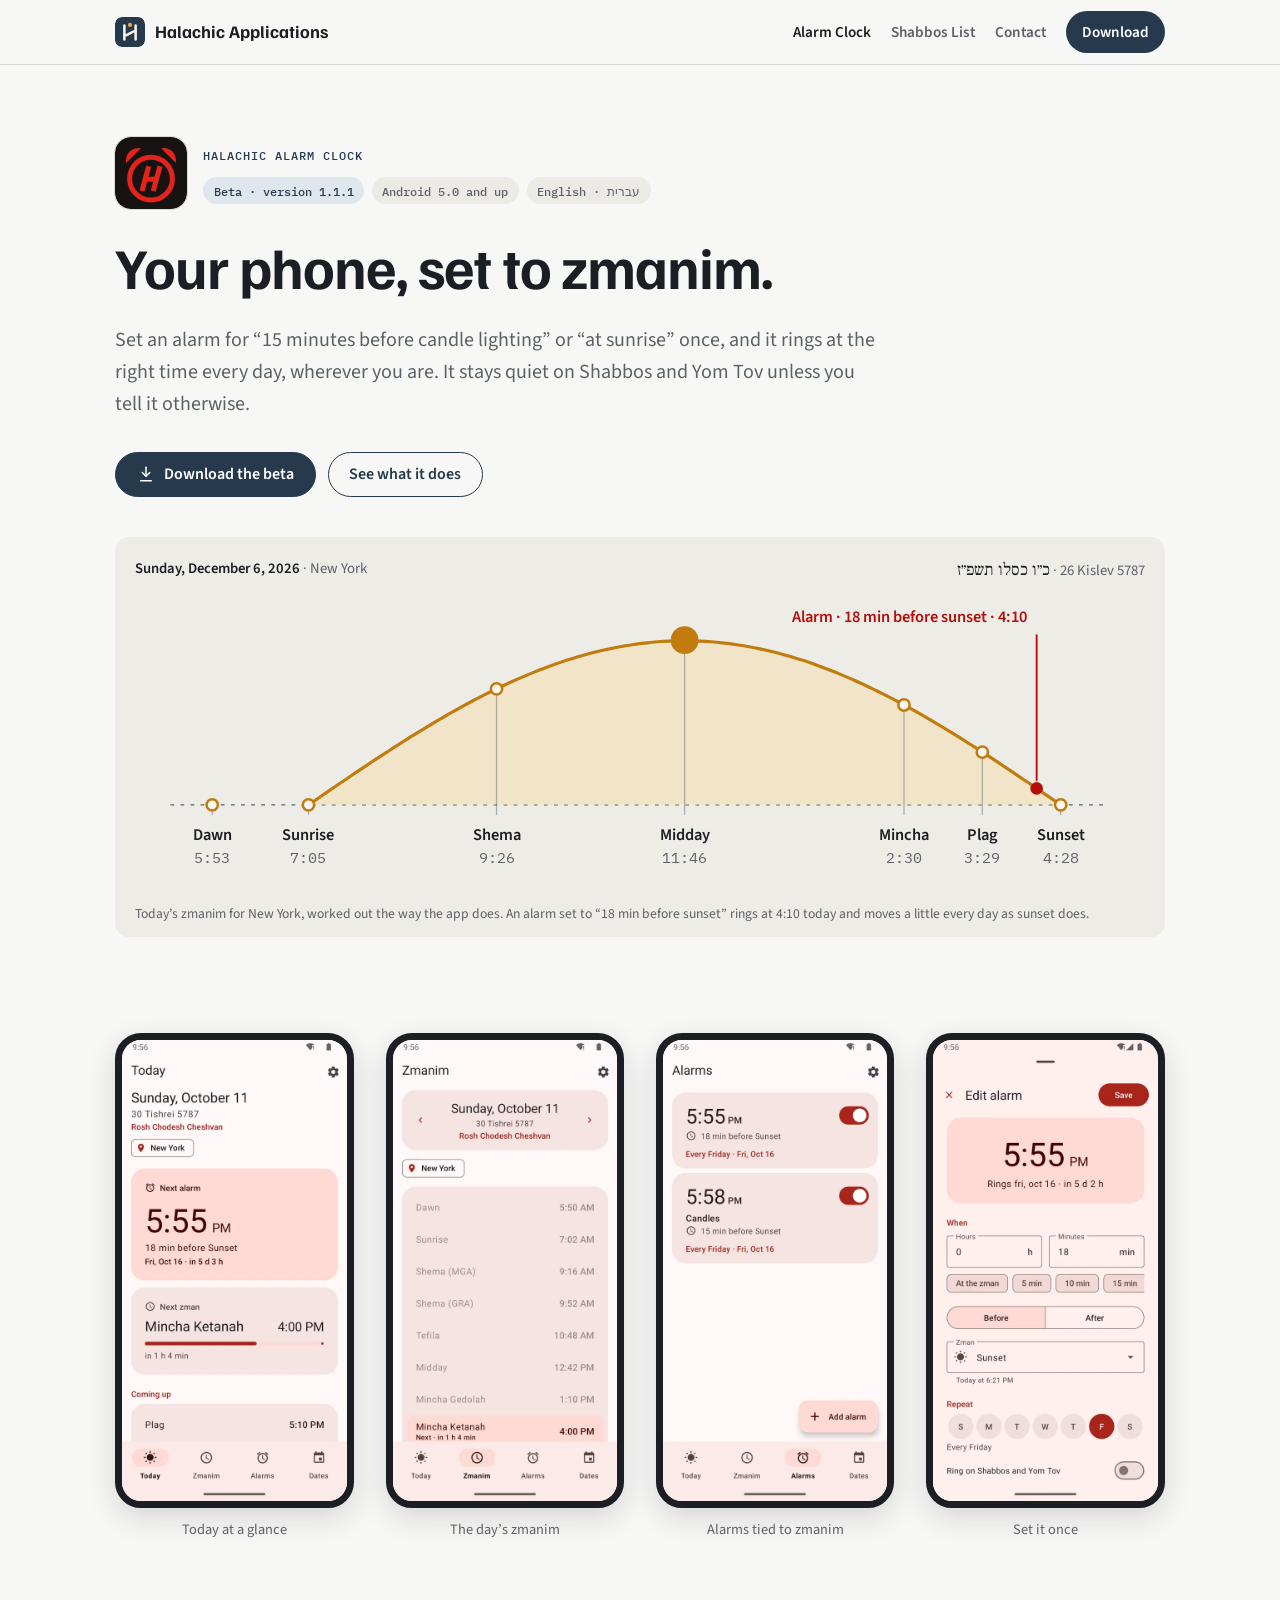
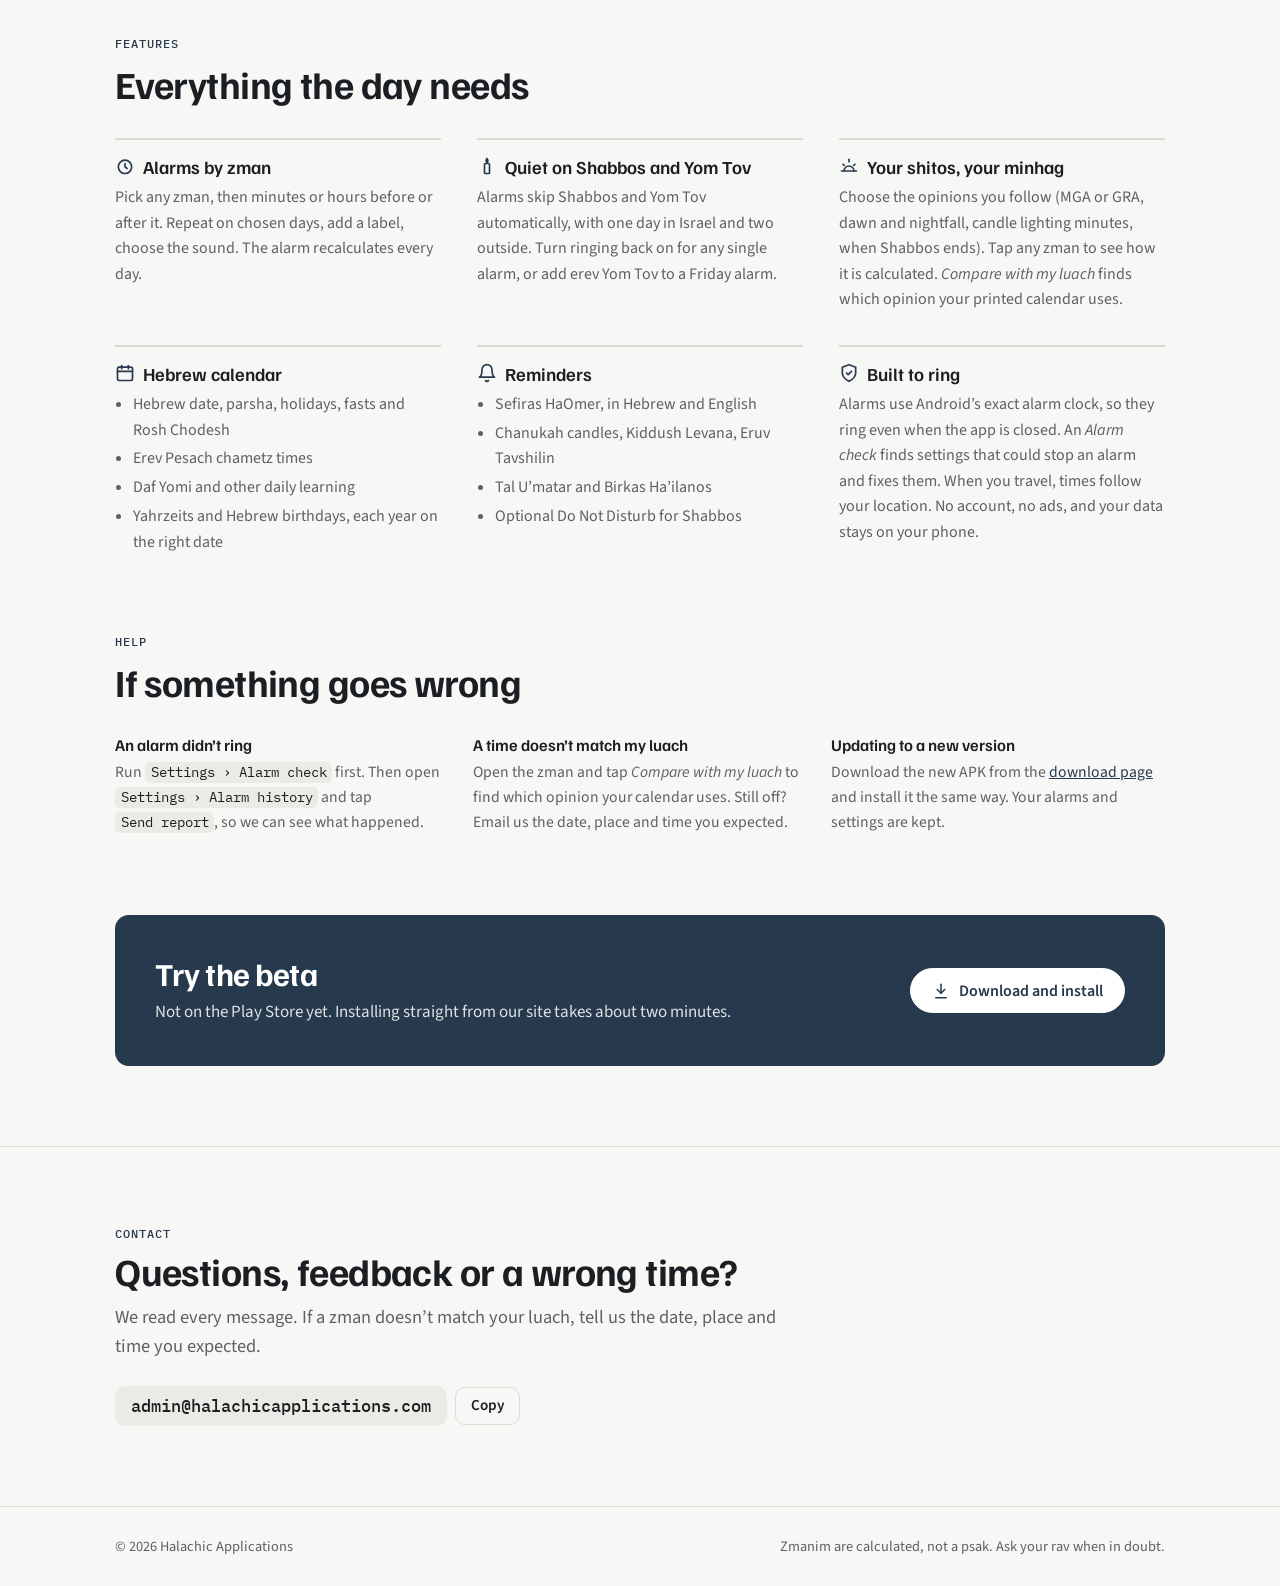
==== alarm-clock/index.html @ ade3ee01 "Split the site into pages: home, Alarm Clock, its download page, Shabbos List; mobile layout - Phone" ====
<!doctype html>
<html lang="en">
<head>
<meta charset="utf-8">
<meta name="viewport" content="width=device-width, initial-scale=1, viewport-fit=cover">
<title>Halachic Alarm Clock · Halachic Applications</title>
<meta name="description" content="The Halachic Alarm Clock for Android sets alarms by zmanim, so they move with the sun. Quiet on Shabbos and Yom Tov, with your own shitos and minhag.">
<link rel="icon" href="../favicon.svg" type="image/svg+xml">
<link rel="apple-touch-icon" href="../apple-touch-icon.png">
<link rel="preconnect" href="https://fonts.googleapis.com">
<link rel="preconnect" href="https://fonts.gstatic.com" crossorigin>
<link rel="stylesheet" href="https://fonts.googleapis.com/css2?family=Familjen+Grotesk:wght@500;600;700&family=Source+Sans+3:ital,wght@0,400;0,600;1,400&family=IBM+Plex+Mono:wght@400;500&family=Frank+Ruhl+Libre:wght@500&display=swap">
<link rel="stylesheet" href="../css/site.css">
</head>
<body>

<header class="site-header">
  <div class="wrap">
    <a class="brand" href="../" aria-label="Halachic Applications home">
      <img class="brand-mark" src="../img/logos/halachic-applications.svg" alt="" width="30" height="30">
      Halachic Applications
    </a>
    <button class="menu-btn" type="button" id="menu-btn" aria-expanded="false" aria-controls="nav" aria-label="Menu">
      <svg class="i-menu" viewBox="0 0 24 24" fill="none" stroke="currentColor" stroke-width="2" stroke-linecap="round" aria-hidden="true"><path d="M4 7h16"/><path d="M4 12h16"/><path d="M4 17h16"/></svg>
      <svg class="i-close" viewBox="0 0 24 24" fill="none" stroke="currentColor" stroke-width="2" stroke-linecap="round" aria-hidden="true"><path d="M6 6l12 12"/><path d="M18 6 6 18"/></svg>
    </button>
    <nav class="nav" id="nav" aria-label="Main">
      <a href="./" aria-current="page">Alarm Clock</a>
      <a href="../shabbos-list/">Shabbos List</a>
      <a href="#contact">Contact</a>
      <a class="nav-cta" href="download/">Download</a>
    </nav>
  </div>
</header>

<main id="top">
  <div class="wrap hero">
    <div class="app-id big">
      <img class="app-icon" src="../img/logos/alarm-clock.svg" alt="" width="72" height="72">
      <div>
        <span class="eyebrow">Halachic Alarm Clock</span>
        <div class="chips">
          <span class="chip live">Beta · version 1.1.1</span>
          <span class="chip">Android 5.0 and up</span>
          <span class="chip">English · עברית</span>
        </div>
      </div>
    </div>
    <h1>Your phone, set to zmanim.</h1>
    <p class="lede">Set an alarm for “15 minutes before candle lighting” or “at sunrise” once, and it rings at the right time every day, wherever you are. It stays quiet on Shabbos and Yom Tov unless you tell it otherwise.</p>
    <div class="actions">
      <a class="btn btn-primary" href="download/">
        <svg viewBox="0 0 24 24" fill="none" stroke="currentColor" stroke-width="2" stroke-linecap="round" stroke-linejoin="round" aria-hidden="true"><path d="M12 3v12"/><path d="m7 10 5 5 5-5"/><path d="M5 21h14"/></svg>
        Download the beta
      </a>
      <a class="btn btn-ghost" href="#features">See what it does</a>
    </div>

    <figure class="dayarc" aria-labelledby="arc-cap">
      <div class="dayarc-head">
        <span><strong id="arc-date">Sunday, October 11, 2026</strong> · New York</span>
        <span><span class="heb" lang="he" dir="rtl" id="arc-heb">ל׳ תשרי תשפ״ז</span> · <span id="arc-heb-en">30 Tishrei 5787 · Rosh Chodesh Cheshvan</span></span>
      </div>
      <svg class="arc-svg" id="arc" viewBox="0 0 800 250" role="img" aria-label="Today's zmanim in New York, with an alarm 18 minutes before sunset."></svg>
      <ol class="arc-list" id="arc-list"></ol>
      <figcaption class="arc-caption" id="arc-cap">Today’s zmanim for New York, worked out the way the app does. An alarm set to “18 min before sunset” rings at <span id="arc-alarm">6:03</span> today and moves a little every day as sunset does.</figcaption>
    </figure>
  </div>

  <section id="screens">
    <div class="wrap">
      <div class="shots">
        <figure class="shot"><img src="../img/today.webp" alt="Today screen: Hebrew date, Rosh Chodesh, the next alarm and the next zman with a countdown" loading="lazy" width="540" height="1110"><figcaption>Today at a glance</figcaption></figure>
        <figure class="shot"><img src="../img/zmanim.webp" alt="Zmanim screen listing dawn, sunrise, Shema (MGA and GRA), Tefila, midday and Mincha times" loading="lazy" width="540" height="1110"><figcaption>The day’s zmanim</figcaption></figure>
        <figure class="shot"><img src="../img/alarms.webp" alt="Alarms screen with two Friday alarms set relative to sunset" loading="lazy" width="540" height="1110"><figcaption>Alarms tied to zmanim</figcaption></figure>
        <figure class="shot"><img src="../img/editor.webp" alt="Alarm editor: 18 minutes before sunset, every Friday, with a Ring on Shabbos and Yom Tov switch" loading="lazy" width="540" height="1110"><figcaption>Set it once</figcaption></figure>
      </div>
      <p class="swipe-hint" aria-hidden="true">Swipe for more screens →</p>
    </div>
  </section>

  <section id="features" style="padding-top:0">
    <div class="wrap">
      <div class="section-head">
        <span class="eyebrow">Features</span>
        <h2>Everything the day needs</h2>
      </div>
      <div class="features">
        <div class="feature">
          <h3><svg viewBox="0 0 24 24" fill="none" stroke="currentColor" stroke-width="2" stroke-linecap="round" stroke-linejoin="round" aria-hidden="true"><circle cx="12" cy="13" r="8"/><path d="M12 9v4l2.5 2"/></svg>Alarms by zman</h3>
          <p>Pick any zman, then minutes or hours before or after it. Repeat on chosen days, add a label, choose the sound. The alarm recalculates every day.</p>
        </div>
        <div class="feature">
          <h3><svg viewBox="0 0 24 24" fill="none" stroke="currentColor" stroke-width="2" stroke-linecap="round" stroke-linejoin="round" aria-hidden="true"><path d="M12 3c-1.5 2-1.5 3.5 0 5 1.5-1.5 1.5-3 0-5Z"/><rect x="9" y="9" width="6" height="12" rx="1"/></svg>Quiet on Shabbos and Yom Tov</h3>
          <p>Alarms skip Shabbos and Yom Tov automatically, with one day in Israel and two outside. Turn ringing back on for any single alarm, or add erev Yom Tov to a Friday alarm.</p>
        </div>
        <div class="feature">
          <h3><svg viewBox="0 0 24 24" fill="none" stroke="currentColor" stroke-width="2" stroke-linecap="round" stroke-linejoin="round" aria-hidden="true"><path d="M3 18h18"/><path d="M6 18a6 6 0 0 1 12 0"/><path d="M12 4v3"/><path d="m4.9 9.9 1.4 1.4"/><path d="m19.1 9.9-1.4 1.4"/></svg>Your shitos, your minhag</h3>
          <p>Choose the opinions you follow (MGA or GRA, dawn and nightfall, candle lighting minutes, when Shabbos ends). Tap any zman to see how it is calculated. <em>Compare with my luach</em> finds which opinion your printed calendar uses.</p>
        </div>
        <div class="feature">
          <h3><svg viewBox="0 0 24 24" fill="none" stroke="currentColor" stroke-width="2" stroke-linecap="round" stroke-linejoin="round" aria-hidden="true"><rect x="3" y="5" width="18" height="16" rx="2"/><path d="M3 10h18"/><path d="M8 3v4"/><path d="M16 3v4"/></svg>Hebrew calendar</h3>
          <ul>
            <li>Hebrew date, parsha, holidays, fasts and Rosh Chodesh</li>
            <li>Erev Pesach chametz times</li>
            <li>Daf Yomi and other daily learning</li>
            <li>Yahrzeits and Hebrew birthdays, each year on the right date</li>
          </ul>
        </div>
        <div class="feature">
          <h3><svg viewBox="0 0 24 24" fill="none" stroke="currentColor" stroke-width="2" stroke-linecap="round" stroke-linejoin="round" aria-hidden="true"><path d="M6 8a6 6 0 0 1 12 0c0 7 3 9 3 9H3s3-2 3-9"/><path d="M10.3 21a1.94 1.94 0 0 0 3.4 0"/></svg>Reminders</h3>
          <ul>
            <li>Sefiras HaOmer, in Hebrew and English</li>
            <li>Chanukah candles, Kiddush Levana, Eruv Tavshilin</li>
            <li>Tal U’matar and Birkas Ha’ilanos</li>
            <li>Optional Do Not Disturb for Shabbos</li>
          </ul>
        </div>
        <div class="feature">
          <h3><svg viewBox="0 0 24 24" fill="none" stroke="currentColor" stroke-width="2" stroke-linecap="round" stroke-linejoin="round" aria-hidden="true"><path d="M12 22s8-4 8-10V5l-8-3-8 3v7c0 6 8 10 8 10"/><path d="m9 12 2 2 4-4"/></svg>Built to ring</h3>
          <p>Alarms use Android’s exact alarm clock, so they ring even when the app is closed. An <em>Alarm check</em> finds settings that could stop an alarm and fixes them. When you travel, times follow your location. No account, no ads, and your data stays on your phone.</p>
        </div>
      </div>
    </div>
  </section>

  <section id="help" style="padding-top:0">
    <div class="wrap">
      <div class="section-head">
        <span class="eyebrow">Help</span>
        <h2>If something goes wrong</h2>
      </div>
      <div class="help">
        <div>
          <h3>An alarm didn’t ring</h3>
          <p>Run <span class="ui">Settings › Alarm check</span> first. Then open <span class="ui">Settings › Alarm history</span> and tap <span class="ui">Send report</span>, so we can see what happened.</p>
        </div>
        <div>
          <h3>A time doesn’t match my luach</h3>
          <p>Open the zman and tap <em>Compare with my luach</em> to find which opinion your calendar uses. Still off? Email us the date, place and time you expected.</p>
        </div>
        <div>
          <h3>Updating to a new version</h3>
          <p>Download the new APK from the <a href="download/">download page</a> and install it the same way. Your alarms and settings are kept.</p>
        </div>
      </div>
    </div>
  </section>

  <section style="padding-top:0">
    <div class="wrap">
      <div class="cta-band">
        <div>
          <h2>Try the beta</h2>
          <p>Not on the Play Store yet. Installing straight from our site takes about two minutes.</p>
        </div>
        <a class="btn" href="download/">
          <svg viewBox="0 0 24 24" fill="none" stroke="currentColor" stroke-width="2" stroke-linecap="round" stroke-linejoin="round" aria-hidden="true"><path d="M12 3v12"/><path d="m7 10 5 5 5-5"/><path d="M5 21h14"/></svg>
          Download and install
        </a>
      </div>
    </div>
  </section>

  <hr class="rule">

  <section id="contact">
    <div class="wrap contact">
      <div>
        <span class="eyebrow">Contact</span>
        <h2>Questions, feedback or a wrong time?</h2>
        <p class="lede">We read every message. If a zman doesn’t match your luach, tell us the date, place and time you expected.</p>
      </div>
      <div class="email-row">
        <a class="email" href="mailto:admin@halachicapplications.com" id="email">admin@halachicapplications.com</a>
        <button class="copy" type="button" data-copy="email">Copy</button>
      </div>
    </div>
  </section>
</main>

<footer>
  <div class="wrap">
    <span>© 2026 Halachic Applications</span>
    <span>Zmanim are calculated, not a psak. Ask your rav when in doubt.</span>
  </div>
</footer>

<script src="../js/site.js"></script>
<script src="../js/dayarc.js"></script>
</body>
</html>
---- css/site.css ----
/* Shared styles for every page. Layout: one reading column (max 72rem); each app has its own page,
   and the install steps live on their own download page. */
:root {
  --bg: #f7f7f5; --surface: #eceae5; --surface-2: #ffffff; --ink: #1b1e22; --muted: #5c6168; --line: #dcd9d2;
  --accent: #b60e0a;        /* the Alarm Clock's brand red: alarm marker only */
  --primary: #26394d; --primary-ink: #ffffff; --primary-soft: #dfe6ed;
  --sky: #eeece6; --sun: #c27c0e; --sun-soft: #f4dfb6;
  --font-display: "Familjen Grotesk", "Segoe UI", system-ui, sans-serif;
  --font-body: "Source Sans 3", "Segoe UI", system-ui, sans-serif;
  --font-mono: "IBM Plex Mono", ui-monospace, Consolas, monospace;
  --font-hebrew: "Frank Ruhl Libre", "David", "Times New Roman", serif;
  --radius: 14px;
  color-scheme: light;
}
@media (prefers-color-scheme: dark) {
  :root:not([data-theme="light"]) {
    --bg: #121416; --surface: #1b1e21; --surface-2: #1f2326; --ink: #ebe9e4; --muted: #a3a8ae; --line: #2d3135;
    --accent: #ff8a7d; --primary: #b4cbe0; --primary-ink: #11202e; --primary-soft: #22313f;
    --sky: #1b1e21; --sun: #e3a83e; --sun-soft: #4a3a1c;
    color-scheme: dark;
  }
}
:root[data-theme="dark"] {
  --bg: #121416; --surface: #1b1e21; --surface-2: #1f2326; --ink: #ebe9e4; --muted: #a3a8ae; --line: #2d3135;
  --accent: #ff8a7d; --primary: #b4cbe0; --primary-ink: #11202e; --primary-soft: #22313f;
  --sky: #1b1e21; --sun: #e3a83e; --sun-soft: #4a3a1c;
  color-scheme: dark;
}

* { box-sizing: border-box; }
html { scroll-behavior: smooth; -webkit-text-size-adjust: 100%; }
@media (prefers-reduced-motion: reduce) { html { scroll-behavior: auto; } }
body {
  margin: 0; background: var(--bg); color: var(--ink);
  font: 400 1.0625rem/1.6 var(--font-body);
  -webkit-font-smoothing: antialiased;
}
img { max-width: 100%; display: block; }
a { color: var(--primary); }
a:focus-visible, button:focus-visible { outline: 3px solid var(--primary); outline-offset: 3px; border-radius: 6px; }
h1, h2, h3 { font-family: var(--font-display); line-height: 1.15; text-wrap: balance; margin: 0; }
h1 { font-size: clamp(2.2rem, 5vw, 3.6rem); font-weight: 700; letter-spacing: -0.02em; }
h2 { font-size: clamp(1.7rem, 3.4vw, 2.4rem); font-weight: 700; letter-spacing: -0.015em; }
h3 { font-size: 1.15rem; font-weight: 600; }
p { margin: 0; }
[id] { scroll-margin-top: 4.5rem; }
.wrap { max-width: 72rem; margin: 0 auto; padding-inline: max(16px, 4vw); }
.eyebrow { font: 500 0.78rem/1 var(--font-mono); letter-spacing: 0.08em; text-transform: uppercase; color: var(--primary); }
.lede { color: var(--muted); font-size: 1.15rem; max-width: 38em; }

/* Header */
.site-header { border-bottom: 1px solid var(--line); background: var(--bg); position: sticky; top: env(safe-area-inset-top, 0px); z-index: 10; }
.site-header .wrap { display: flex; align-items: center; justify-content: space-between; gap: 1rem; padding-block: 0.7rem; }
.brand { display: flex; align-items: center; gap: 0.6rem; text-decoration: none; color: var(--ink); font: 700 1.1rem/1 var(--font-display); }
.brand-mark { width: 30px; height: 30px; flex: none; border-radius: 7px; }
.nav { display: flex; align-items: center; gap: 1.25rem; }
.nav a { color: var(--muted); text-decoration: none; font-weight: 600; font-size: 0.95rem; }
.nav a:hover, .nav a[aria-current="page"] { color: var(--ink); }
.nav a.nav-cta { color: var(--primary-ink); background: var(--primary); padding: 0.55rem 1rem; border-radius: 999px; }
.nav a.nav-cta:hover { filter: brightness(1.08); }
.menu-btn { display: none; }

/* Buttons */
.actions { display: flex; gap: 0.75rem; flex-wrap: wrap; margin-top: 0.5rem; }
.btn {
  display: inline-flex; align-items: center; gap: 0.55rem; padding: 0.8rem 1.3rem; border-radius: 999px;
  font: 600 1rem/1 var(--font-body); text-decoration: none; border: 1.5px solid var(--primary); cursor: pointer;
}
.btn-primary { background: var(--primary); color: var(--primary-ink); }
.btn-primary:hover { filter: brightness(1.08); }
.btn-ghost { background: transparent; color: var(--primary); }
.btn-ghost:hover { background: var(--primary-soft); }
.btn svg { width: 18px; height: 18px; flex: none; }

/* Page tops */
.hero { padding-block: clamp(2.5rem, 6vw, 4.5rem) 1rem; display: grid; gap: 1.5rem; }
.hero .lede { font-size: 1.25rem; }
.crumb { display: inline-flex; align-items: center; gap: 0.35rem; color: var(--muted); text-decoration: none; font-weight: 600; font-size: 0.95rem; justify-self: start; }
.crumb:hover { color: var(--ink); }
.crumb svg { width: 16px; height: 16px; }

/* Sections */
section { padding-block: clamp(3rem, 7vw, 5rem); }
.section-head { display: grid; gap: 0.75rem; margin-bottom: 2rem; }
.rule { border: 0; border-top: 1px solid var(--line); margin: 0; }

/* App identity */
.app-id { display: flex; align-items: center; gap: 1rem; flex-wrap: wrap; }
.app-icon { width: 56px; height: 56px; border-radius: 13px; flex: none; box-shadow: 0 0 0 1px var(--line); }
.app-id.big .app-icon { width: 72px; height: 72px; border-radius: 16px; }
.chips { display: flex; gap: 0.5rem; flex-wrap: wrap; margin-top: 0.5rem; }
.chip { font: 500 0.78rem/1 var(--font-mono); padding: 0.45rem 0.65rem; border-radius: 999px; background: var(--surface); color: var(--muted); }
.chip.live { background: var(--primary-soft); color: var(--primary); }

/* App cards (home) */
.apps { display: grid; grid-template-columns: repeat(2, minmax(0, 1fr)); gap: 1.5rem; }
@media (max-width: 760px) { .apps { grid-template-columns: 1fr; } }
.app-card {
  display: grid; gap: 1.1rem; align-content: start; min-width: 0;
  background: var(--surface-2); border: 1px solid var(--line); border-radius: var(--radius); padding: clamp(1.25rem, 3vw, 2rem);
}
.app-card h2 { font-size: clamp(1.5rem, 3vw, 1.9rem); }
.app-card h2 a { color: inherit; text-decoration: none; }
.app-card .lede { font-size: 1.05rem; }
.app-card ul { margin: 0; padding-left: 1.1rem; color: var(--muted); display: grid; gap: 0.2rem; }

/* Day arc */
.dayarc { margin: 1rem 0 0; background: var(--sky); border-radius: var(--radius); padding: 1.25rem 1.25rem 0.75rem; }
.dayarc-head { display: flex; justify-content: space-between; gap: 0.25rem 1rem; flex-wrap: wrap; font-size: 0.92rem; color: var(--muted); }
.dayarc-head strong { color: var(--ink); font-weight: 600; }
.dayarc-head .heb { font-family: var(--font-hebrew); font-size: 1.05rem; color: var(--ink); unicode-bidi: isolate; }
.arc-svg { width: 100%; height: auto; display: block; }
.arc-svg text { font-family: var(--font-mono); font-size: 12px; fill: var(--muted); }
.arc-svg .t-name { font-family: var(--font-body); font-size: 13px; font-weight: 600; fill: var(--ink); }
.arc-svg .t-alarm { fill: var(--accent); font-family: var(--font-body); font-weight: 600; font-size: 13px; }
.arc-list { display: none; }
.arc-caption { font-size: 0.85rem; color: var(--muted); padding-top: 0.25rem; }

/* Screenshots */
.shots { display: grid; grid-template-columns: repeat(4, minmax(0, 1fr)); gap: clamp(1rem, 2.5vw, 2rem); margin-block: 0 1rem; }
@media (max-width: 900px) { .shots { grid-template-columns: repeat(2, minmax(0, 1fr)); } }
.shot { display: grid; gap: 0.6rem; margin: 0; }
.shot img { width: 100%; max-width: 320px; height: auto; margin-inline: auto; border-radius: 26px; border: 7px solid #1b1e22; background: #1b1e22; box-shadow: 0 10px 30px rgba(20, 24, 28, 0.14); }
.shot figcaption { font-size: 0.9rem; color: var(--muted); text-align: center; }
.swipe-hint { display: none; }

/* Features */
.features { display: grid; grid-template-columns: repeat(3, minmax(0, 1fr)); gap: 2rem 2.25rem; }
@media (max-width: 900px) { .features { grid-template-columns: repeat(2, minmax(0, 1fr)); } }
@media (max-width: 560px) { .features { grid-template-columns: 1fr; gap: 1.5rem; } }
.feature { display: grid; gap: 0.5rem; align-content: start; min-width: 0; padding-top: 1rem; border-top: 2px solid var(--line); }
.feature h3 { display: flex; align-items: center; gap: 0.5rem; }
.feature h3 svg { width: 20px; height: 20px; color: var(--primary); flex: none; }
.feature p { color: var(--muted); font-size: 1rem; }
.feature ul { margin: 0; padding-left: 1.1rem; color: var(--muted); font-size: 1rem; display: grid; gap: 0.2rem; }

/* Call to action band */
.cta-band {
  display: flex; justify-content: space-between; align-items: center; gap: 1.25rem 2rem; flex-wrap: wrap;
  background: var(--primary); color: var(--primary-ink); border-radius: var(--radius); padding: clamp(1.5rem, 4vw, 2.5rem);
}
.cta-band > div { display: grid; gap: 0.4rem; min-width: 0; max-width: 40em; }
.cta-band h2 { font-size: clamp(1.5rem, 3vw, 2rem); }
.cta-band p { opacity: 0.85; }
.cta-band .btn { background: var(--primary-ink); color: var(--primary); border-color: var(--primary-ink); }
.cta-band .btn:hover { filter: brightness(0.95); }

/* Download */
.download {
  display: grid; grid-template-columns: minmax(0, 1.1fr) minmax(0, 1fr); gap: 2rem; align-items: center;
  background: var(--surface); border-radius: var(--radius); padding: clamp(1.25rem, 4vw, 2.5rem);
}
@media (max-width: 760px) { .download { grid-template-columns: 1fr; gap: 1.5rem; } }
.download-meta { display: grid; grid-template-columns: auto 1fr; gap: 0.4rem 1.25rem; font-size: 0.98rem; margin: 0; }
.download-meta dt { color: var(--muted); }
.download-meta dd { margin: 0; font-family: var(--font-mono); font-size: 0.92rem; font-variant-numeric: tabular-nums; overflow-wrap: anywhere; }
.note { font-size: 0.92rem; color: var(--muted); border-left: 3px solid var(--primary); padding-left: 0.85rem; }
.platform-note { display: none; gap: 0.75rem; background: var(--primary-soft); border-radius: var(--radius); padding: 1rem 1.25rem; margin-bottom: 1.5rem; }
.platform-note.show { display: grid; }
.platform-note p { color: var(--ink); }
.platform-note .row { display: flex; gap: 0.5rem; flex-wrap: wrap; align-items: center; }
.platform-note .copy { border-color: var(--primary); }
.platform-note code { font: 500 0.95rem/1.3 var(--font-mono); overflow-wrap: anywhere; }

/* Install steps */
.steps { list-style: none; margin: 2rem 0 0; padding: 0; display: grid; gap: 0; counter-reset: step; }
.step { display: grid; grid-template-columns: 3rem minmax(0, 1fr); gap: 1rem; padding-block: 1.25rem; border-top: 1px solid var(--line); counter-increment: step; }
.step::before {
  content: counter(step); width: 2.4rem; height: 2.4rem; border-radius: 50%; display: grid; place-items: center;
  background: var(--primary); color: var(--primary-ink); font: 600 1.05rem/1 var(--font-display);
}
.step h3 { margin-bottom: 0.3rem; }
.step p, .step li { color: var(--muted); }
.step ul { margin: 0.4rem 0 0; padding-left: 1.1rem; display: grid; gap: 0.25rem; }
.step strong { color: var(--ink); font-weight: 600; }
.ui { font-family: var(--font-mono); font-size: 0.88em; background: var(--surface); color: var(--ink); padding: 0.1em 0.4em; border-radius: 5px; white-space: nowrap; }

.help { display: grid; grid-template-columns: repeat(3, minmax(0, 1fr)); gap: 1.5rem; }
@media (max-width: 860px) { .help { grid-template-columns: 1fr; } }
.help div { display: grid; gap: 0.35rem; align-content: start; min-width: 0; }
.help h3 { font-size: 1.02rem; }
.help p { color: var(--muted); font-size: 0.98rem; }

/* Checklist (Shabbos List) */
.split { display: grid; grid-template-columns: minmax(0, 1fr) minmax(0, 1fr); gap: 2.5rem; align-items: start; }
@media (max-width: 760px) { .split { grid-template-columns: 1fr; } }
.checklist { list-style: none; margin: 0; padding: 0; display: grid; gap: 0.75rem; }
.checklist li { display: grid; grid-template-columns: 1.4rem minmax(0, 1fr); gap: 0.75rem; align-items: start; }
.checklist .box { width: 1.2rem; height: 1.2rem; border: 2px solid var(--muted); border-radius: 4px; margin-top: 0.22rem; }
.checklist strong { display: block; font-weight: 600; }
.checklist span.d { color: var(--muted); font-size: 0.98rem; }

/* Contact & footer */
.contact { display: flex; justify-content: space-between; align-items: center; gap: 1.5rem; flex-wrap: wrap; }
.contact > div:first-child { display: grid; gap: 0.6rem; min-width: 0; }
.email-row { display: flex; align-items: center; gap: 0.5rem; flex-wrap: wrap; }
.email { font: 500 1.05rem/1 var(--font-mono); user-select: all; color: var(--ink); background: var(--surface); padding: 0.75rem 1rem; border-radius: 10px; text-decoration: none; }
.copy { background: transparent; border: 1.5px solid var(--line); color: var(--ink); border-radius: 10px; padding: 0.65rem 0.9rem; font: 600 0.95rem/1 var(--font-body); cursor: pointer; }
.copy:hover { border-color: var(--primary); }
footer { border-top: 1px solid var(--line); padding-block: 1.75rem; color: var(--muted); font-size: 0.9rem; }
footer .wrap { display: flex; justify-content: space-between; gap: 1rem; flex-wrap: wrap; }

/* Phones */
@media (max-width: 760px) {
  .site-header .wrap { padding-block: 0.55rem; }
  .menu-btn {
    display: grid; place-items: center; width: 44px; height: 44px; margin: 0 -10px 0 auto; padding: 0;
    background: none; border: 0; border-radius: 10px; color: var(--ink); cursor: pointer; -webkit-tap-highlight-color: transparent;
  }
  .menu-btn svg { width: 24px; height: 24px; }
  .menu-btn .i-close, .site-header.open .menu-btn .i-menu { display: none; }
  .site-header.open .menu-btn .i-close { display: block; }
  .nav {
    display: none; position: absolute; top: 100%; left: 0; right: 0; flex-direction: column; align-items: stretch; gap: 0;
    background: var(--bg); border-bottom: 1px solid var(--line); padding: 0.25rem max(16px, 4vw) 1rem;
    box-shadow: 0 16px 30px rgba(20, 24, 28, 0.12);
  }
  .site-header.open .nav { display: flex; }
  .nav a { padding: 0.9rem 0; font-size: 1.1rem; color: var(--ink); border-bottom: 1px solid var(--line); }
  .nav a.nav-cta { margin-top: 0.75rem; padding: 0.9rem; text-align: center; border-bottom: 0; }
}
@media (max-width: 640px) {
  .dayarc { padding: 1rem 1rem 0.75rem; }
  .arc-svg { margin-top: 0.5rem; }
  .arc-list {
    display: grid; grid-template-columns: repeat(2, minmax(0, 1fr)); gap: 0 1.25rem;
    list-style: none; margin: 0.5rem 0; padding: 0;
  }
  .arc-list li { display: flex; justify-content: space-between; gap: 0.5rem; padding: 0.5rem 0; border-top: 1px solid var(--line); font-weight: 600; }
  .arc-list .t { font: 400 0.95rem/1.6 var(--font-mono); color: var(--muted); font-variant-numeric: tabular-nums; }
  .arc-list .alarm { grid-column: 1 / -1; color: var(--accent); }
  .arc-list .alarm .t { color: var(--accent); }

  .shots {
    display: flex; overflow-x: auto; scroll-snap-type: x mandatory; gap: 1rem; scrollbar-width: none;
    margin: 0 calc(-1 * max(16px, 4vw)); padding: 0.25rem max(16px, 4vw) 1.75rem;
  }
  .shots::-webkit-scrollbar { display: none; }
  .shot { flex: 0 0 70%; scroll-snap-align: center; }
  .swipe-hint { display: block; text-align: center; font-size: 0.85rem; color: var(--muted); }
}
@media (max-width: 520px) {
  .actions { flex-direction: column; }
  .actions .btn, .cta-band .btn { justify-content: center; padding-block: 0.95rem; }
  .cta-band .btn { width: 100%; }
  .step { grid-template-columns: 2.25rem minmax(0, 1fr); gap: 0.85rem; }
  .step::before { width: 2.1rem; height: 2.1rem; font-size: 0.95rem; }
  .email-row { flex-direction: column; align-items: stretch; width: 100%; }
  .email { font-size: 0.95rem; text-align: center; overflow-wrap: anywhere; line-height: 1.3; }
  .copy { padding-block: 0.8rem; }
  footer .wrap { flex-direction: column; gap: 0.4rem; }
}
@media (max-width: 400px) { .ui { white-space: normal; } }
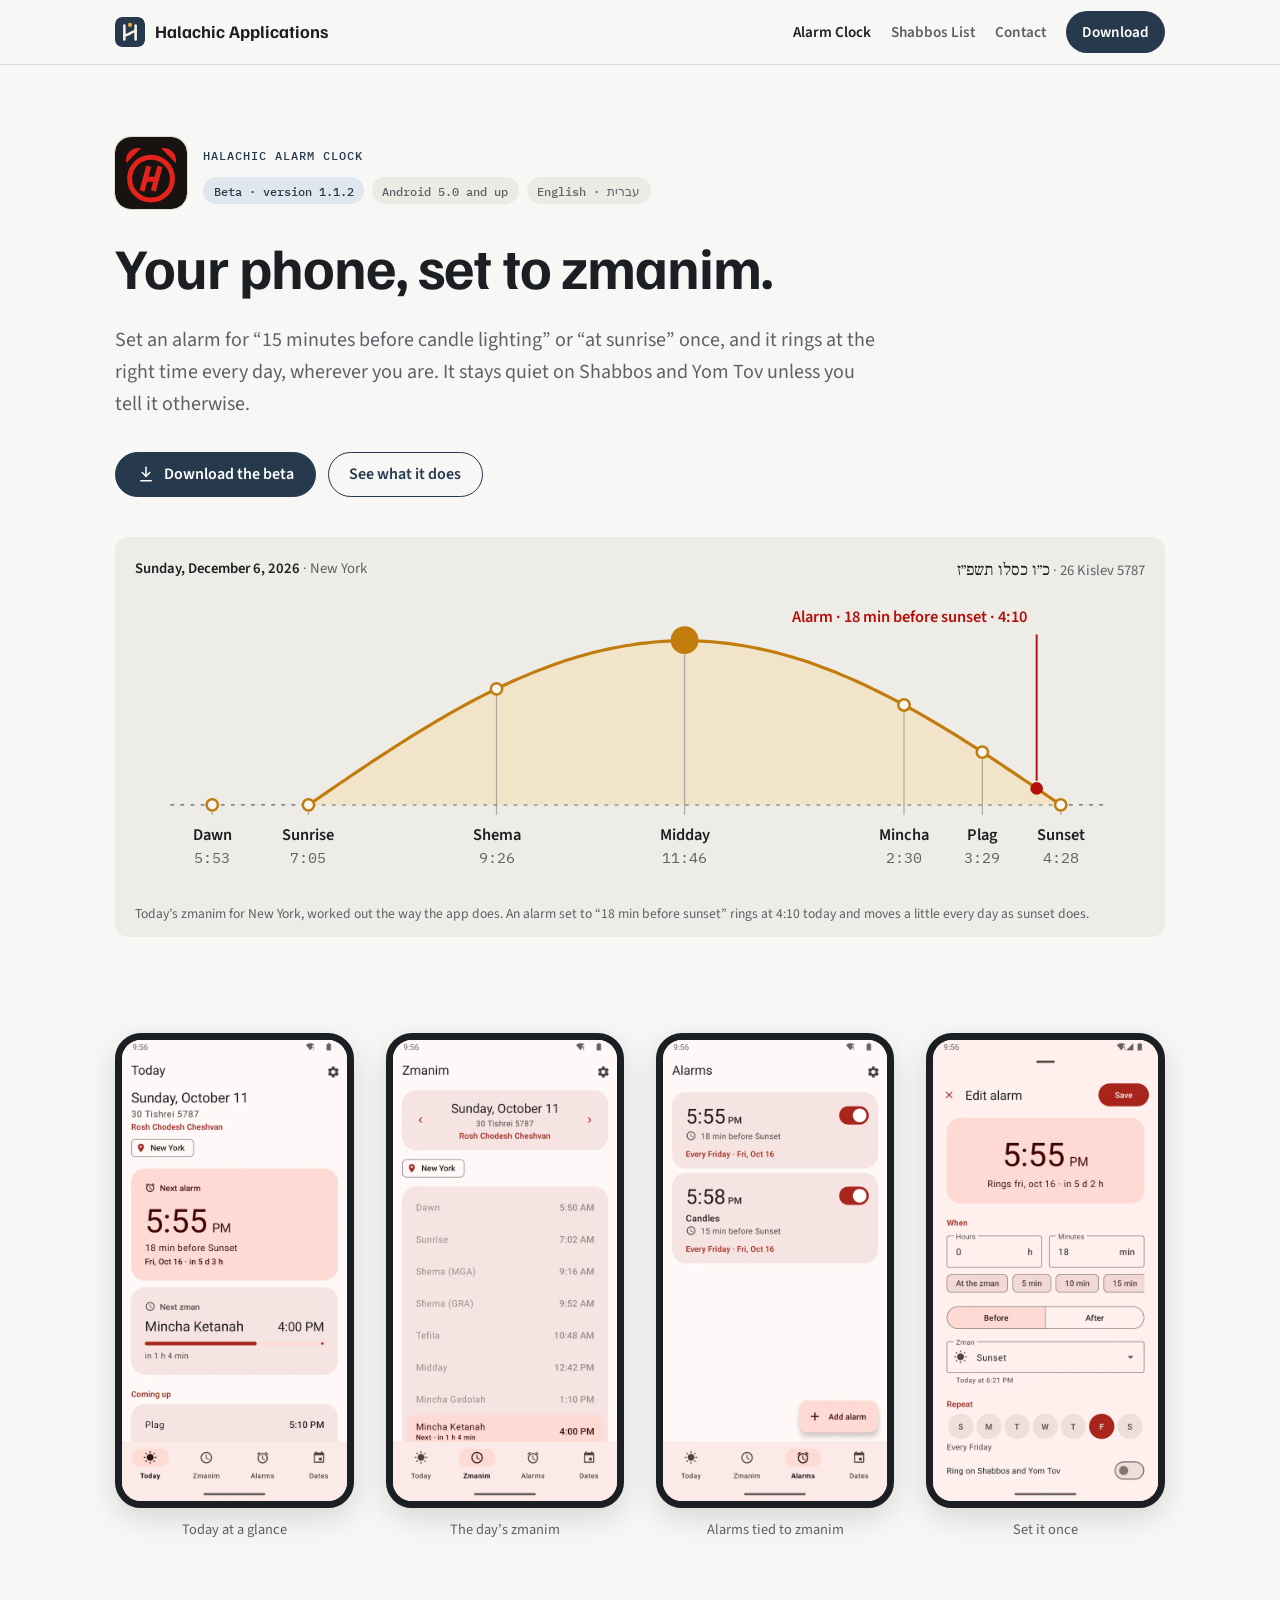
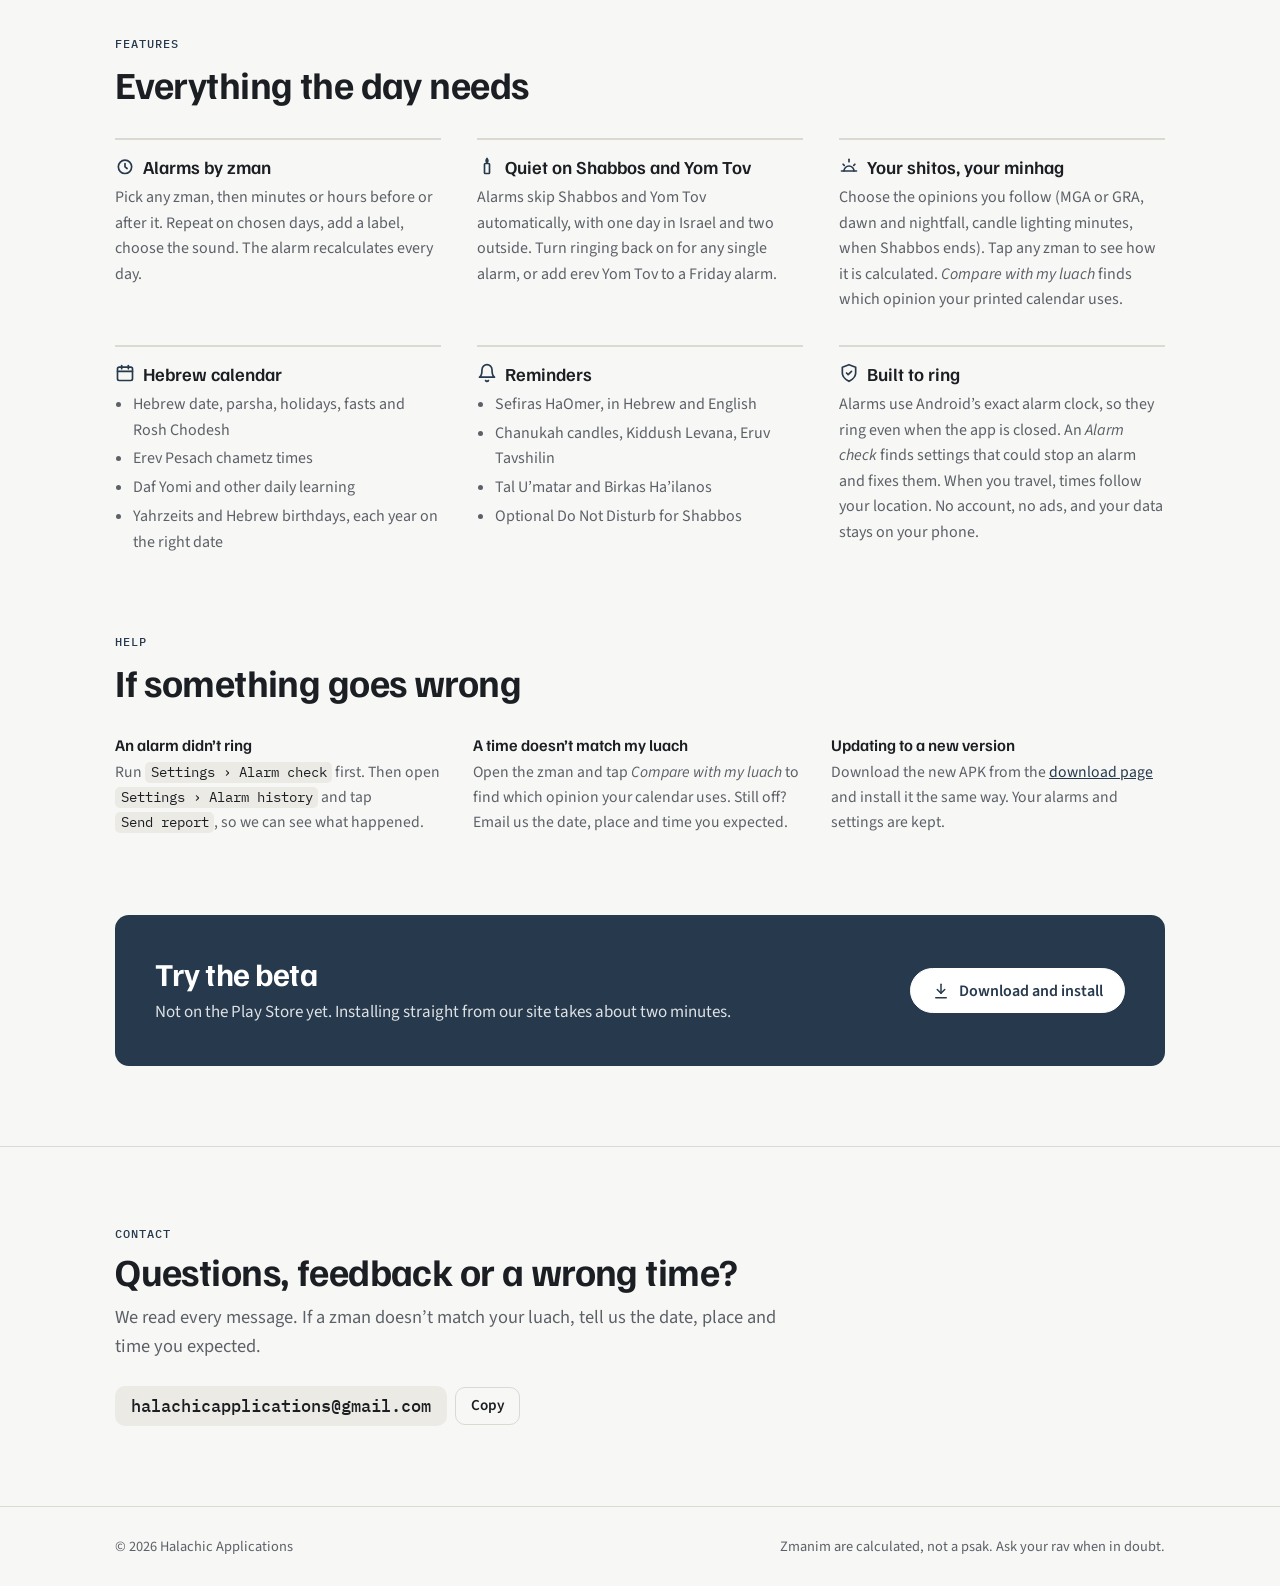
==== commit 4a5de112: "Alarm Clock 1.1.2; support email is halachicapplications@gmail.com Co-Authored-By: Claude Opus 5.5 <" ====
--- a/alarm-clock/index.html
+++ b/alarm-clock/index.html
@@ -40,7 +40,7 @@
       <div>
         <span class="eyebrow">Halachic Alarm Clock</span>
         <div class="chips">
-          <span class="chip live">Beta · version 1.1.1</span>
+          <span class="chip live">Beta · version 1.1.2</span>
           <span class="chip">Android 5.0 and up</span>
           <span class="chip">English · עברית</span>
         </div>
@@ -172,7 +172,7 @@
         <p class="lede">We read every message. If a zman doesn’t match your luach, tell us the date, place and time you expected.</p>
       </div>
       <div class="email-row">
-        <a class="email" href="mailto:admin@halachicapplications.com" id="email">admin@halachicapplications.com</a>
+        <a class="email" href="mailto:halachicapplications@gmail.com" id="email">halachicapplications@gmail.com</a>
         <button class="copy" type="button" data-copy="email">Copy</button>
       </div>
     </div>
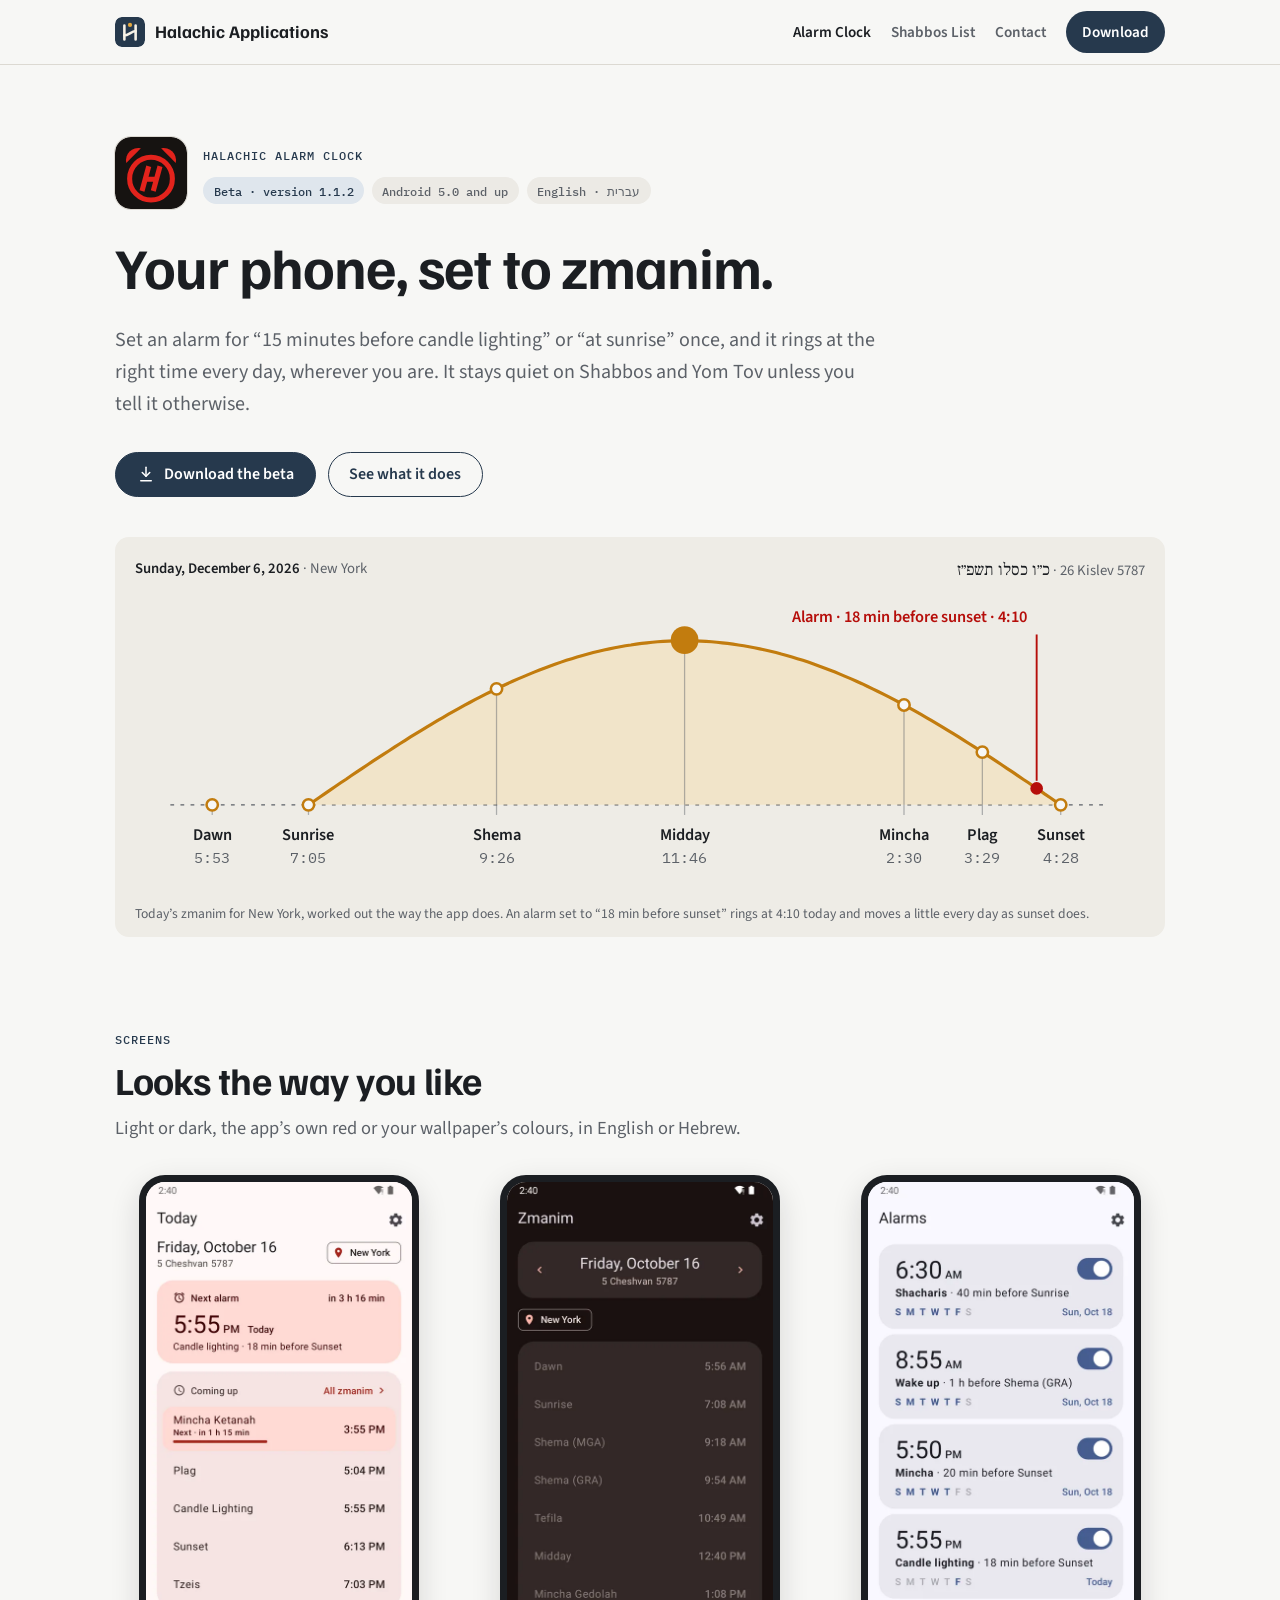
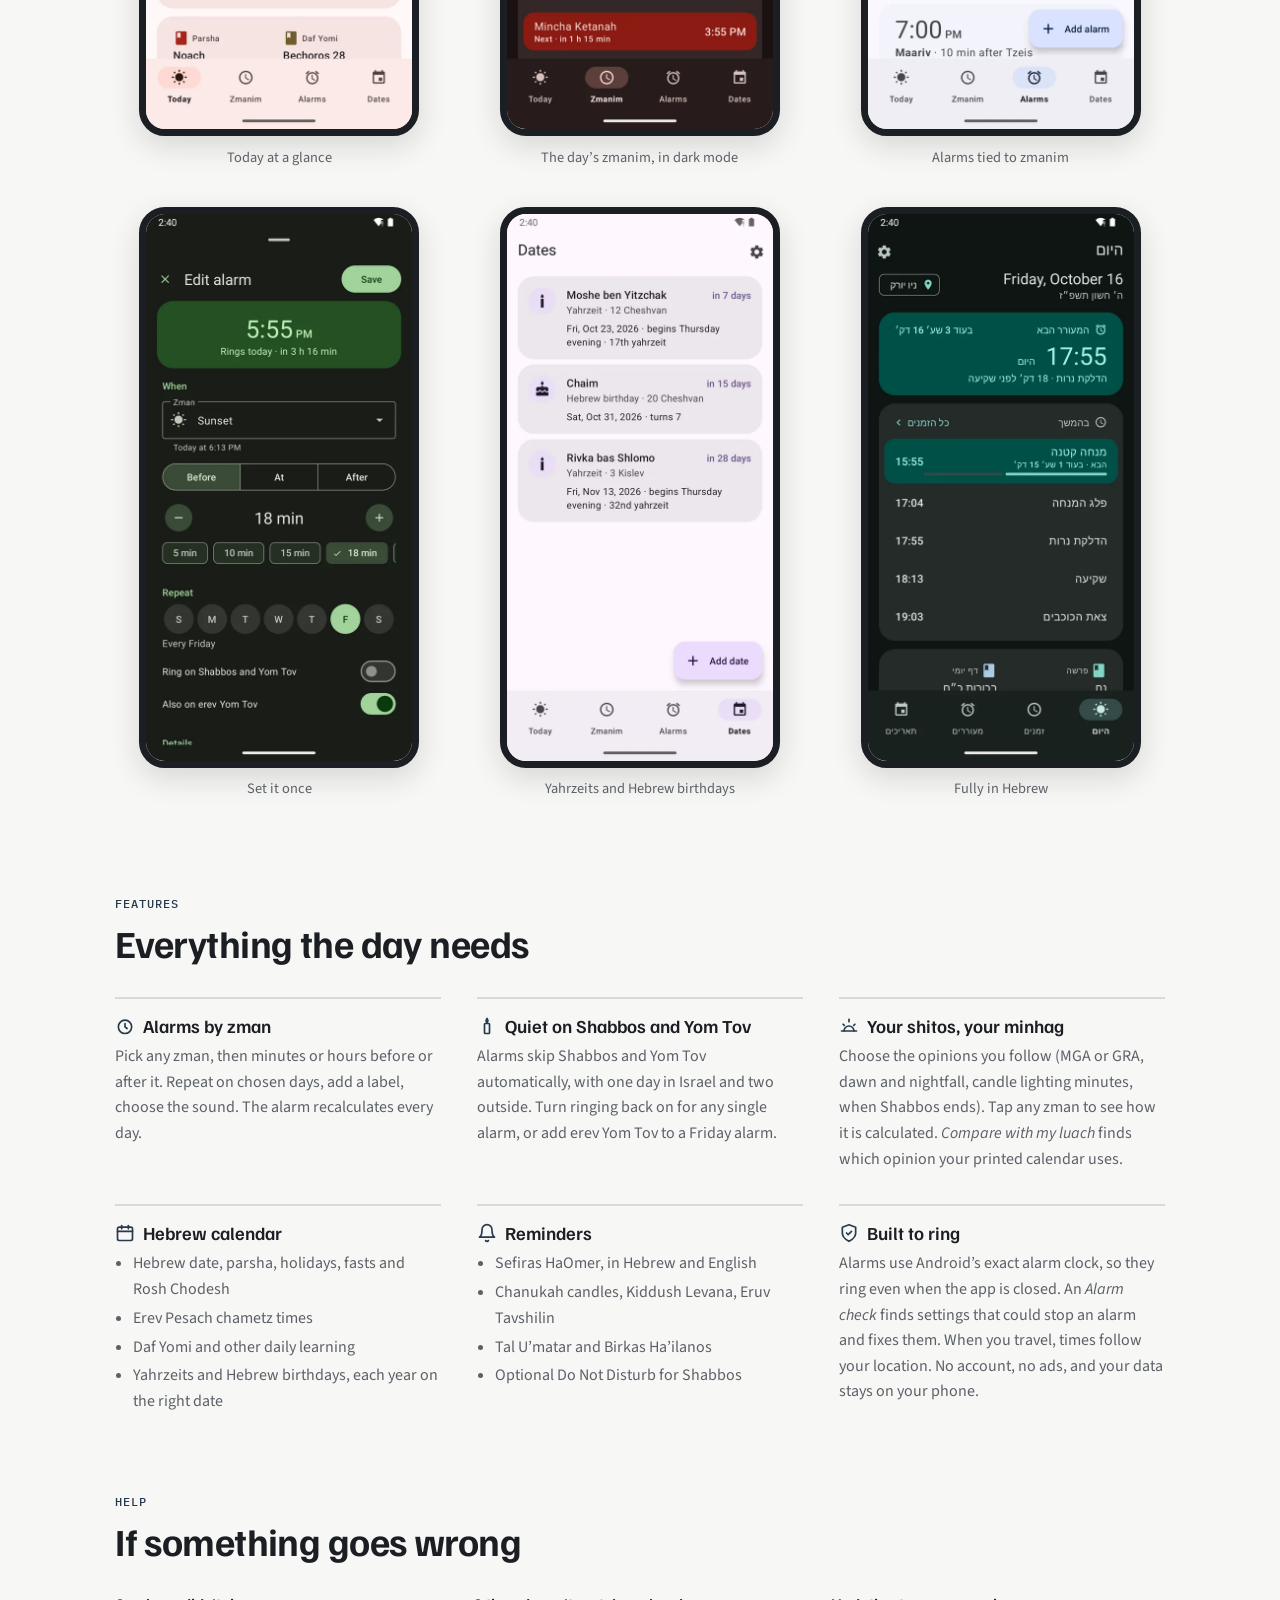
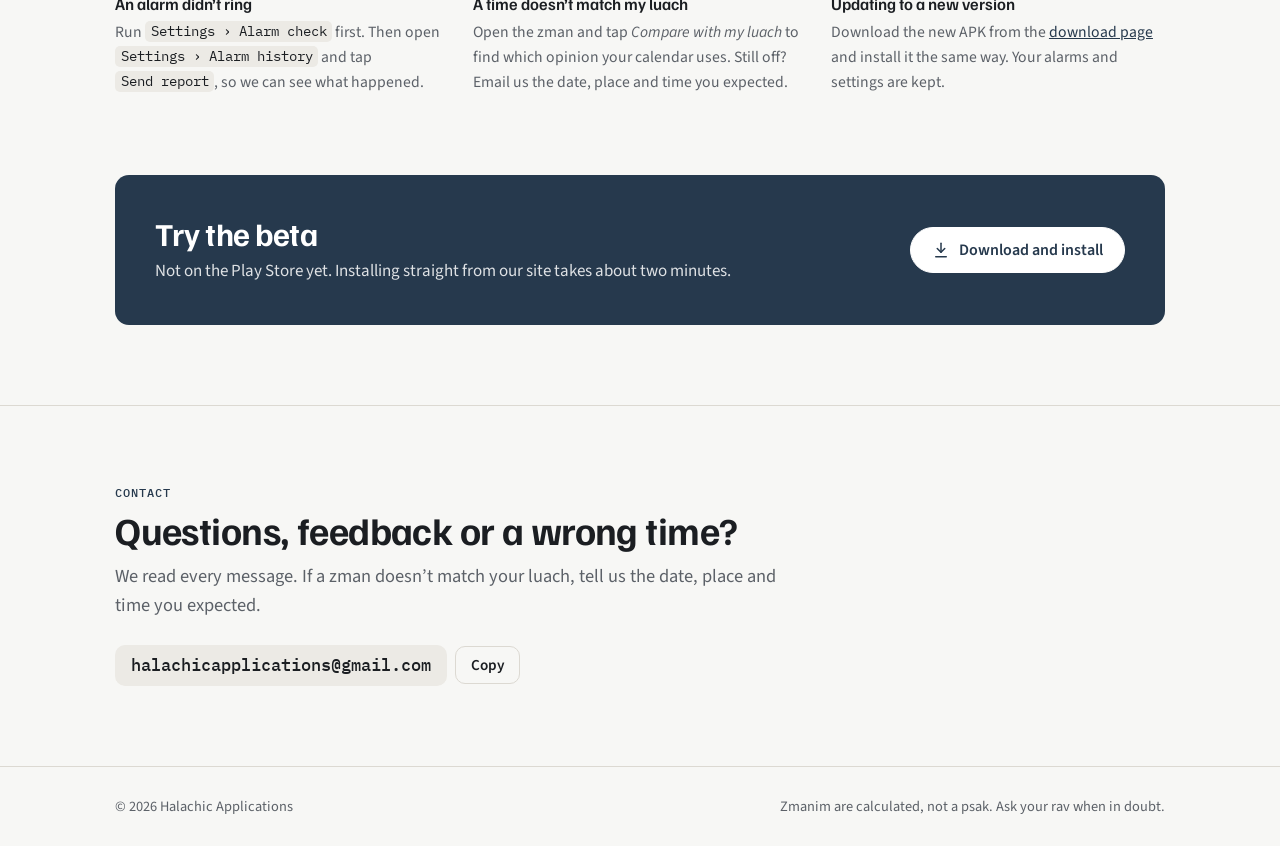
==== commit 0ef023f3: "New Alarm Clock screenshots (light, dark, wallpaper colours, Hebrew) and a hero graphic Co-Authored-" ====
--- a/alarm-clock/index.html
+++ b/alarm-clock/index.html
@@ -5,6 +5,11 @@
 <meta name="viewport" content="width=device-width, initial-scale=1, viewport-fit=cover">
 <title>Halachic Alarm Clock · Halachic Applications</title>
 <meta name="description" content="The Halachic Alarm Clock for Android sets alarms by zmanim, so they move with the sun. Quiet on Shabbos and Yom Tov, with your own shitos and minhag.">
+<meta property="og:title" content="Halachic Alarm Clock">
+<meta property="og:description" content="Alarms that move with the sun. Set it to a zman once; it rings at the right time every day and stays quiet on Shabbos and Yom Tov.">
+<meta property="og:image" content="https://halachicapplications.com/img/alarm-clock-og.png">
+<meta property="og:url" content="https://halachicapplications.com/alarm-clock/">
+<meta name="twitter:card" content="summary_large_image">
 <link rel="icon" href="../favicon.svg" type="image/svg+xml">
 <link rel="apple-touch-icon" href="../apple-touch-icon.png">
 <link rel="preconnect" href="https://fonts.googleapis.com">
@@ -69,11 +74,18 @@
 
   <section id="screens">
     <div class="wrap">
+      <div class="section-head">
+        <span class="eyebrow">Screens</span>
+        <h2>Looks the way you like</h2>
+        <p class="lede">Light or dark, the app’s own red or your wallpaper’s colours, in English or Hebrew.</p>
+      </div>
       <div class="shots">
-        <figure class="shot"><img src="../img/today.webp" alt="Today screen: Hebrew date, Rosh Chodesh, the next alarm and the next zman with a countdown" loading="lazy" width="540" height="1110"><figcaption>Today at a glance</figcaption></figure>
-        <figure class="shot"><img src="../img/zmanim.webp" alt="Zmanim screen listing dawn, sunrise, Shema (MGA and GRA), Tefila, midday and Mincha times" loading="lazy" width="540" height="1110"><figcaption>The day’s zmanim</figcaption></figure>
-        <figure class="shot"><img src="../img/alarms.webp" alt="Alarms screen with two Friday alarms set relative to sunset" loading="lazy" width="540" height="1110"><figcaption>Alarms tied to zmanim</figcaption></figure>
-        <figure class="shot"><img src="../img/editor.webp" alt="Alarm editor: 18 minutes before sunset, every Friday, with a Ring on Shabbos and Yom Tov switch" loading="lazy" width="540" height="1110"><figcaption>Set it once</figcaption></figure>
+        <figure class="shot"><img src="../img/today.webp" alt="Today screen in light mode: Friday's date and Hebrew date, the next alarm for candle lighting at 5:55 PM, and the zmanim coming up" loading="lazy" width="540" height="1110"><figcaption>Today at a glance</figcaption></figure>
+        <figure class="shot"><img src="../img/zmanim.webp" alt="Zmanim screen in dark mode listing dawn, sunrise, Shema (MGA and GRA), Tefila, midday and Mincha times" loading="lazy" width="540" height="1110"><figcaption>The day’s zmanim, in dark mode</figcaption></figure>
+        <figure class="shot"><img src="../img/alarms.webp" alt="Alarms screen in blue wallpaper colours: Shacharis, Wake up, Mincha and Candle lighting alarms, each tied to a zman" loading="lazy" width="540" height="1110"><figcaption>Alarms tied to zmanim</figcaption></figure>
+        <figure class="shot"><img src="../img/editor.webp" alt="Alarm editor in dark green: 18 minutes before sunset, every Friday, with switches for Shabbos and erev Yom Tov" loading="lazy" width="540" height="1110"><figcaption>Set it once</figcaption></figure>
+        <figure class="shot"><img src="../img/dates.webp" alt="Dates screen in purple: two yahrzeits and a Hebrew birthday, with the civil date each falls on this year" loading="lazy" width="540" height="1110"><figcaption>Yahrzeits and Hebrew birthdays</figcaption></figure>
+        <figure class="shot"><img src="../img/hebrew.webp" alt="Today screen in Hebrew, dark teal: the next alarm and the zmanim coming up" loading="lazy" width="540" height="1110"><figcaption>Fully in Hebrew</figcaption></figure>
       </div>
       <p class="swipe-hint" aria-hidden="true">Swipe for more screens →</p>
     </div>
--- a/css/site.css
+++ b/css/site.css
@@ -99,6 +99,8 @@
   display: grid; gap: 1.1rem; align-content: start; min-width: 0;
   background: var(--surface-2); border: 1px solid var(--line); border-radius: var(--radius); padding: clamp(1.25rem, 3vw, 2rem);
 }
+.card-art { display: block; margin: calc(-1 * clamp(1.25rem, 3vw, 2rem)) calc(-1 * clamp(1.25rem, 3vw, 2rem)) 0.25rem; }
+.card-art img { width: 100%; height: auto; border-radius: var(--radius) var(--radius) 0 0; }
 .app-card h2 { font-size: clamp(1.5rem, 3vw, 1.9rem); }
 .app-card h2 a { color: inherit; text-decoration: none; }
 .app-card .lede { font-size: 1.05rem; }
@@ -117,10 +119,10 @@
 .arc-caption { font-size: 0.85rem; color: var(--muted); padding-top: 0.25rem; }
 
 /* Screenshots */
-.shots { display: grid; grid-template-columns: repeat(4, minmax(0, 1fr)); gap: clamp(1rem, 2.5vw, 2rem); margin-block: 0 1rem; }
+.shots { display: grid; grid-template-columns: repeat(3, minmax(0, 1fr)); gap: clamp(1.5rem, 3vw, 2.5rem) clamp(1rem, 2.5vw, 2rem); margin-block: 0 1rem; }
 @media (max-width: 900px) { .shots { grid-template-columns: repeat(2, minmax(0, 1fr)); } }
-.shot { display: grid; gap: 0.6rem; margin: 0; }
-.shot img { width: 100%; max-width: 320px; height: auto; margin-inline: auto; border-radius: 26px; border: 7px solid #1b1e22; background: #1b1e22; box-shadow: 0 10px 30px rgba(20, 24, 28, 0.14); }
+.shot { display: grid; gap: 0.6rem; margin: 0; align-content: start; }
+.shot img { width: 100%; max-width: 280px; height: auto; margin-inline: auto; border-radius: 26px; border: 7px solid #1b1e22; background: #1b1e22; box-shadow: 0 10px 30px rgba(20, 24, 28, 0.14); }
 .shot figcaption { font-size: 0.9rem; color: var(--muted); text-align: center; }
 .swipe-hint { display: none; }
 
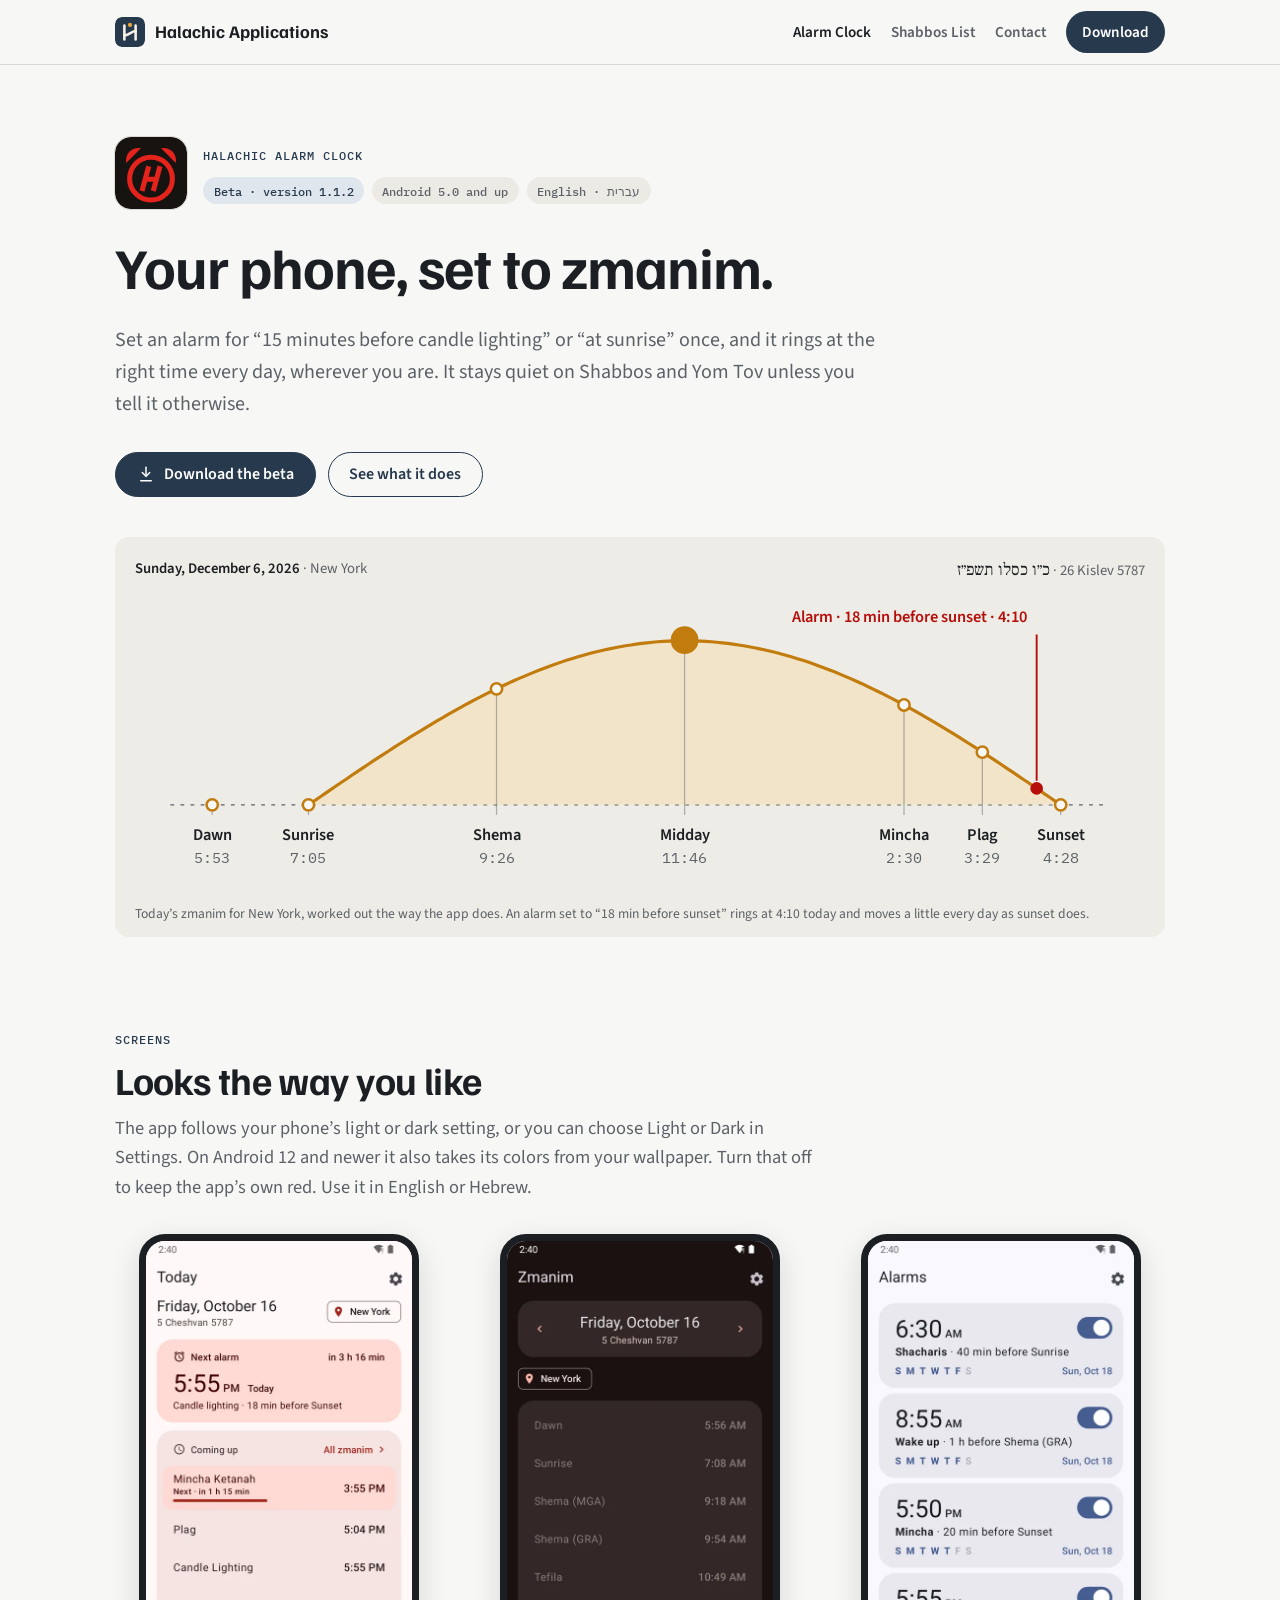
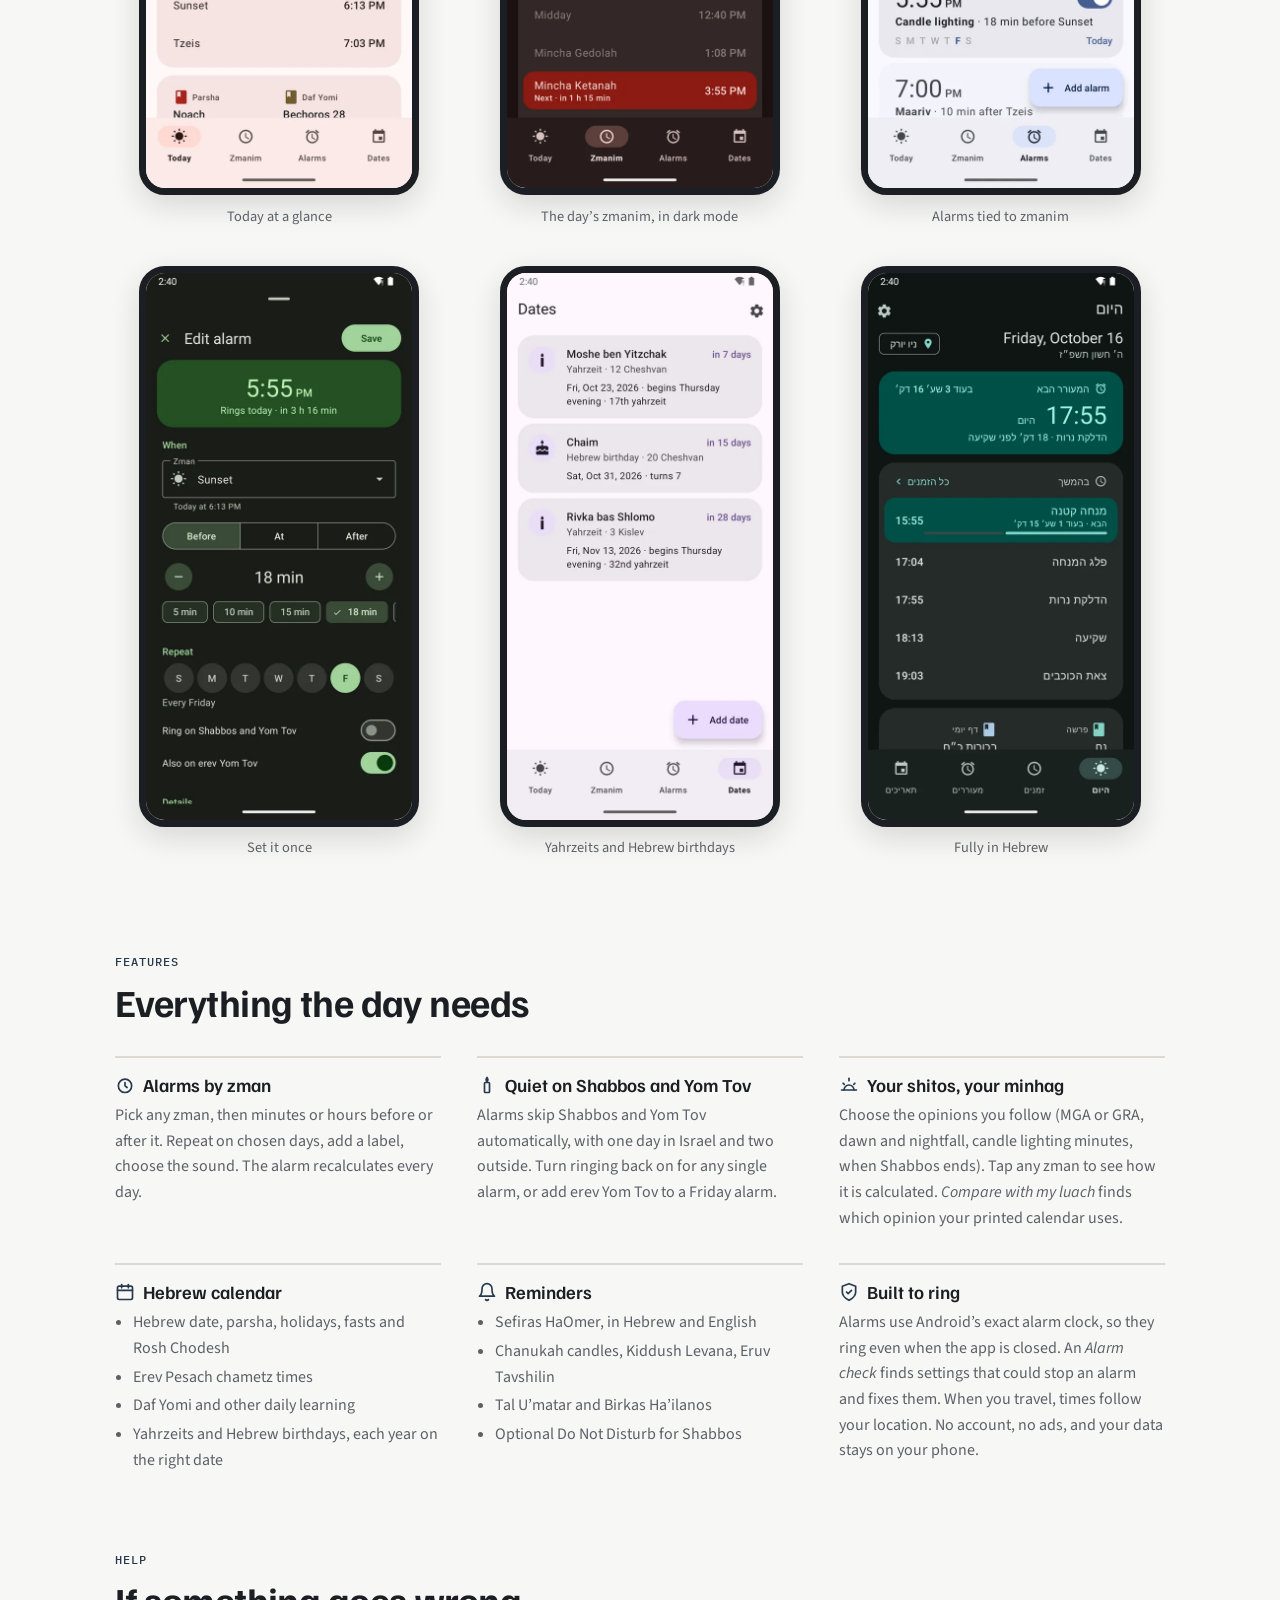
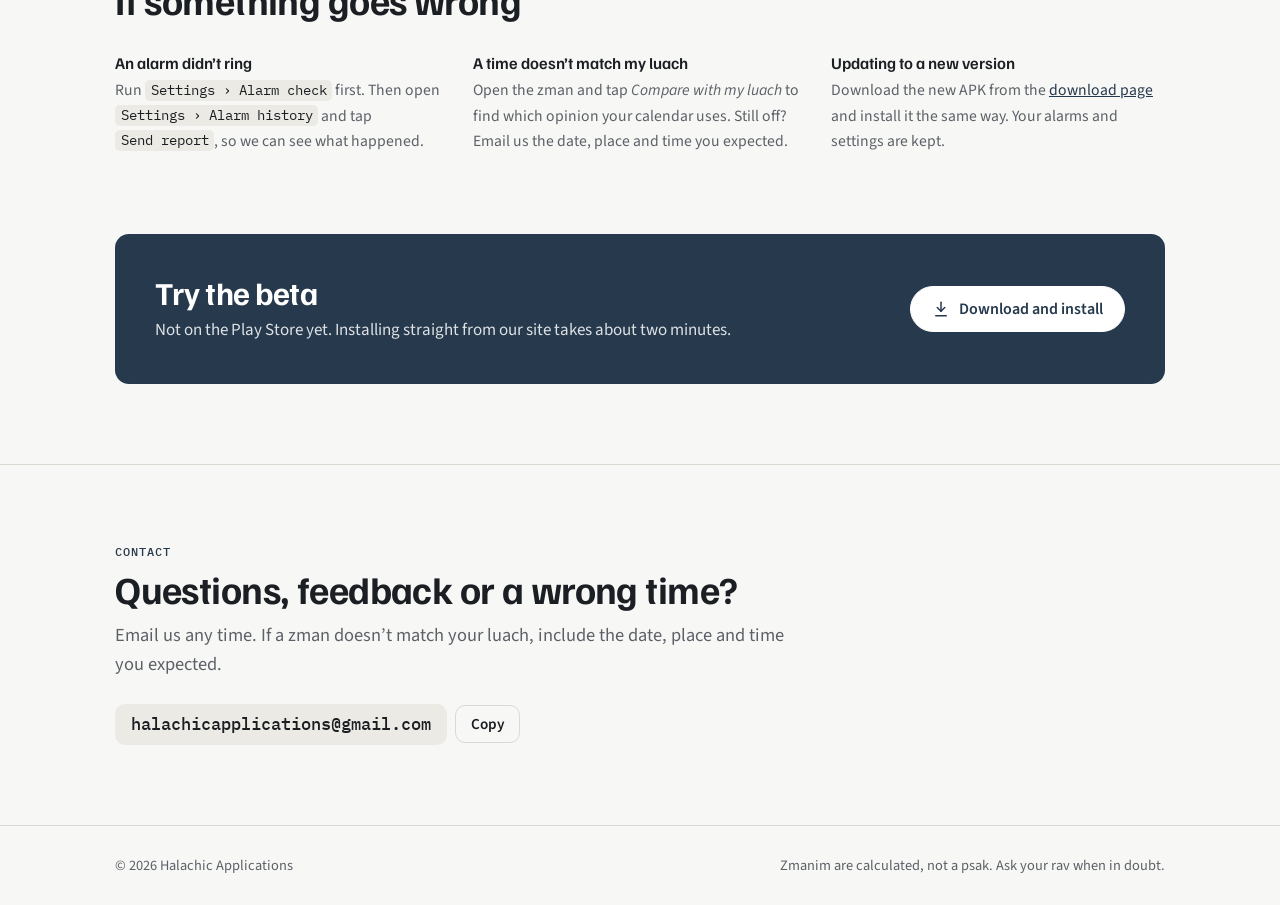
==== commit cf2a9e8c: "American spelling, explain light/dark and wallpaper colors, more general contact text Co-Authored-By" ====
--- a/alarm-clock/index.html
+++ b/alarm-clock/index.html
@@ -77,12 +77,12 @@
       <div class="section-head">
         <span class="eyebrow">Screens</span>
         <h2>Looks the way you like</h2>
-        <p class="lede">Light or dark, the app’s own red or your wallpaper’s colours, in English or Hebrew.</p>
+        <p class="lede">The app follows your phone’s light or dark setting, or you can choose Light or Dark in Settings. On Android 12 and newer it also takes its colors from your wallpaper. Turn that off to keep the app’s own red. Use it in English or Hebrew.</p>
       </div>
       <div class="shots">
         <figure class="shot"><img src="../img/today.webp" alt="Today screen in light mode: Friday's date and Hebrew date, the next alarm for candle lighting at 5:55 PM, and the zmanim coming up" loading="lazy" width="540" height="1110"><figcaption>Today at a glance</figcaption></figure>
         <figure class="shot"><img src="../img/zmanim.webp" alt="Zmanim screen in dark mode listing dawn, sunrise, Shema (MGA and GRA), Tefila, midday and Mincha times" loading="lazy" width="540" height="1110"><figcaption>The day’s zmanim, in dark mode</figcaption></figure>
-        <figure class="shot"><img src="../img/alarms.webp" alt="Alarms screen in blue wallpaper colours: Shacharis, Wake up, Mincha and Candle lighting alarms, each tied to a zman" loading="lazy" width="540" height="1110"><figcaption>Alarms tied to zmanim</figcaption></figure>
+        <figure class="shot"><img src="../img/alarms.webp" alt="Alarms screen in blue wallpaper colors: Shacharis, Wake up, Mincha and Candle lighting alarms, each tied to a zman" loading="lazy" width="540" height="1110"><figcaption>Alarms tied to zmanim</figcaption></figure>
         <figure class="shot"><img src="../img/editor.webp" alt="Alarm editor in dark green: 18 minutes before sunset, every Friday, with switches for Shabbos and erev Yom Tov" loading="lazy" width="540" height="1110"><figcaption>Set it once</figcaption></figure>
         <figure class="shot"><img src="../img/dates.webp" alt="Dates screen in purple: two yahrzeits and a Hebrew birthday, with the civil date each falls on this year" loading="lazy" width="540" height="1110"><figcaption>Yahrzeits and Hebrew birthdays</figcaption></figure>
         <figure class="shot"><img src="../img/hebrew.webp" alt="Today screen in Hebrew, dark teal: the next alarm and the zmanim coming up" loading="lazy" width="540" height="1110"><figcaption>Fully in Hebrew</figcaption></figure>
@@ -181,7 +181,7 @@
       <div>
         <span class="eyebrow">Contact</span>
         <h2>Questions, feedback or a wrong time?</h2>
-        <p class="lede">We read every message. If a zman doesn’t match your luach, tell us the date, place and time you expected.</p>
+        <p class="lede">Email us any time. If a zman doesn’t match your luach, include the date, place and time you expected.</p>
       </div>
       <div class="email-row">
         <a class="email" href="mailto:halachicapplications@gmail.com" id="email">halachicapplications@gmail.com</a>
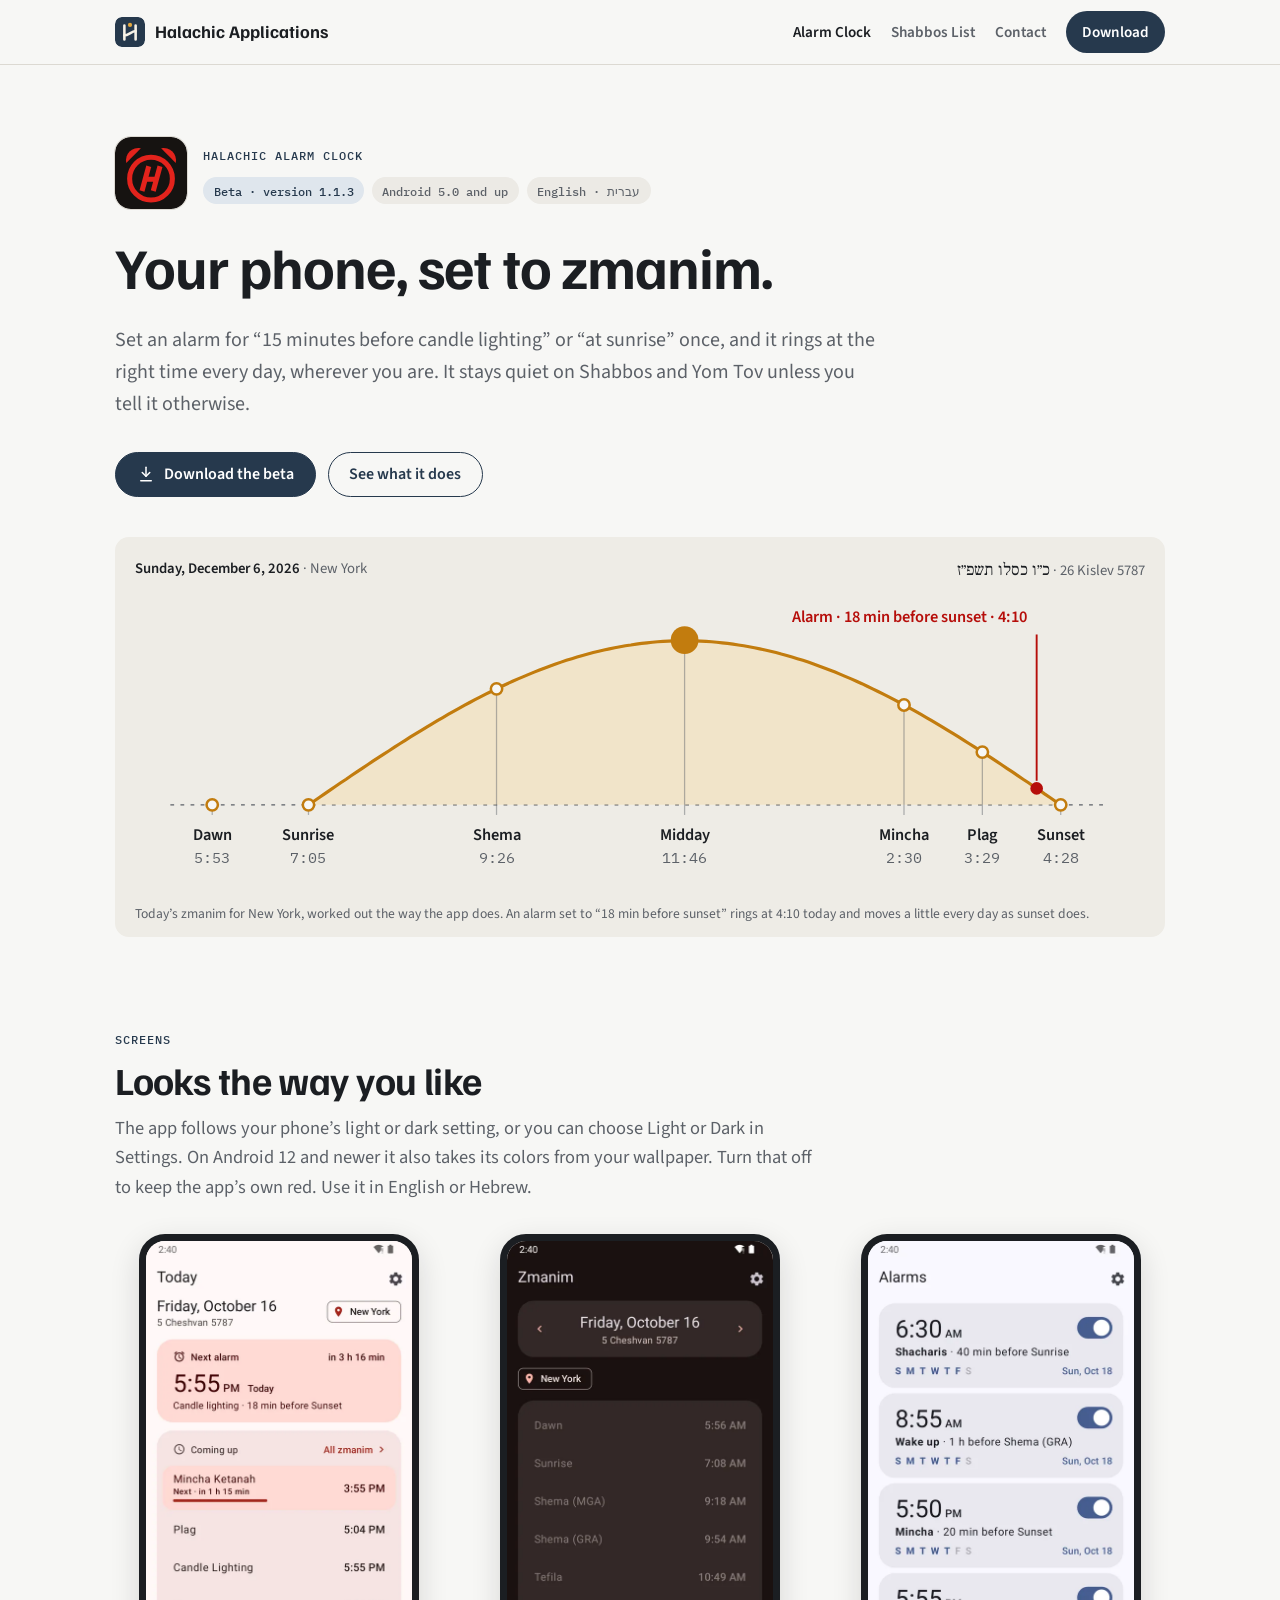
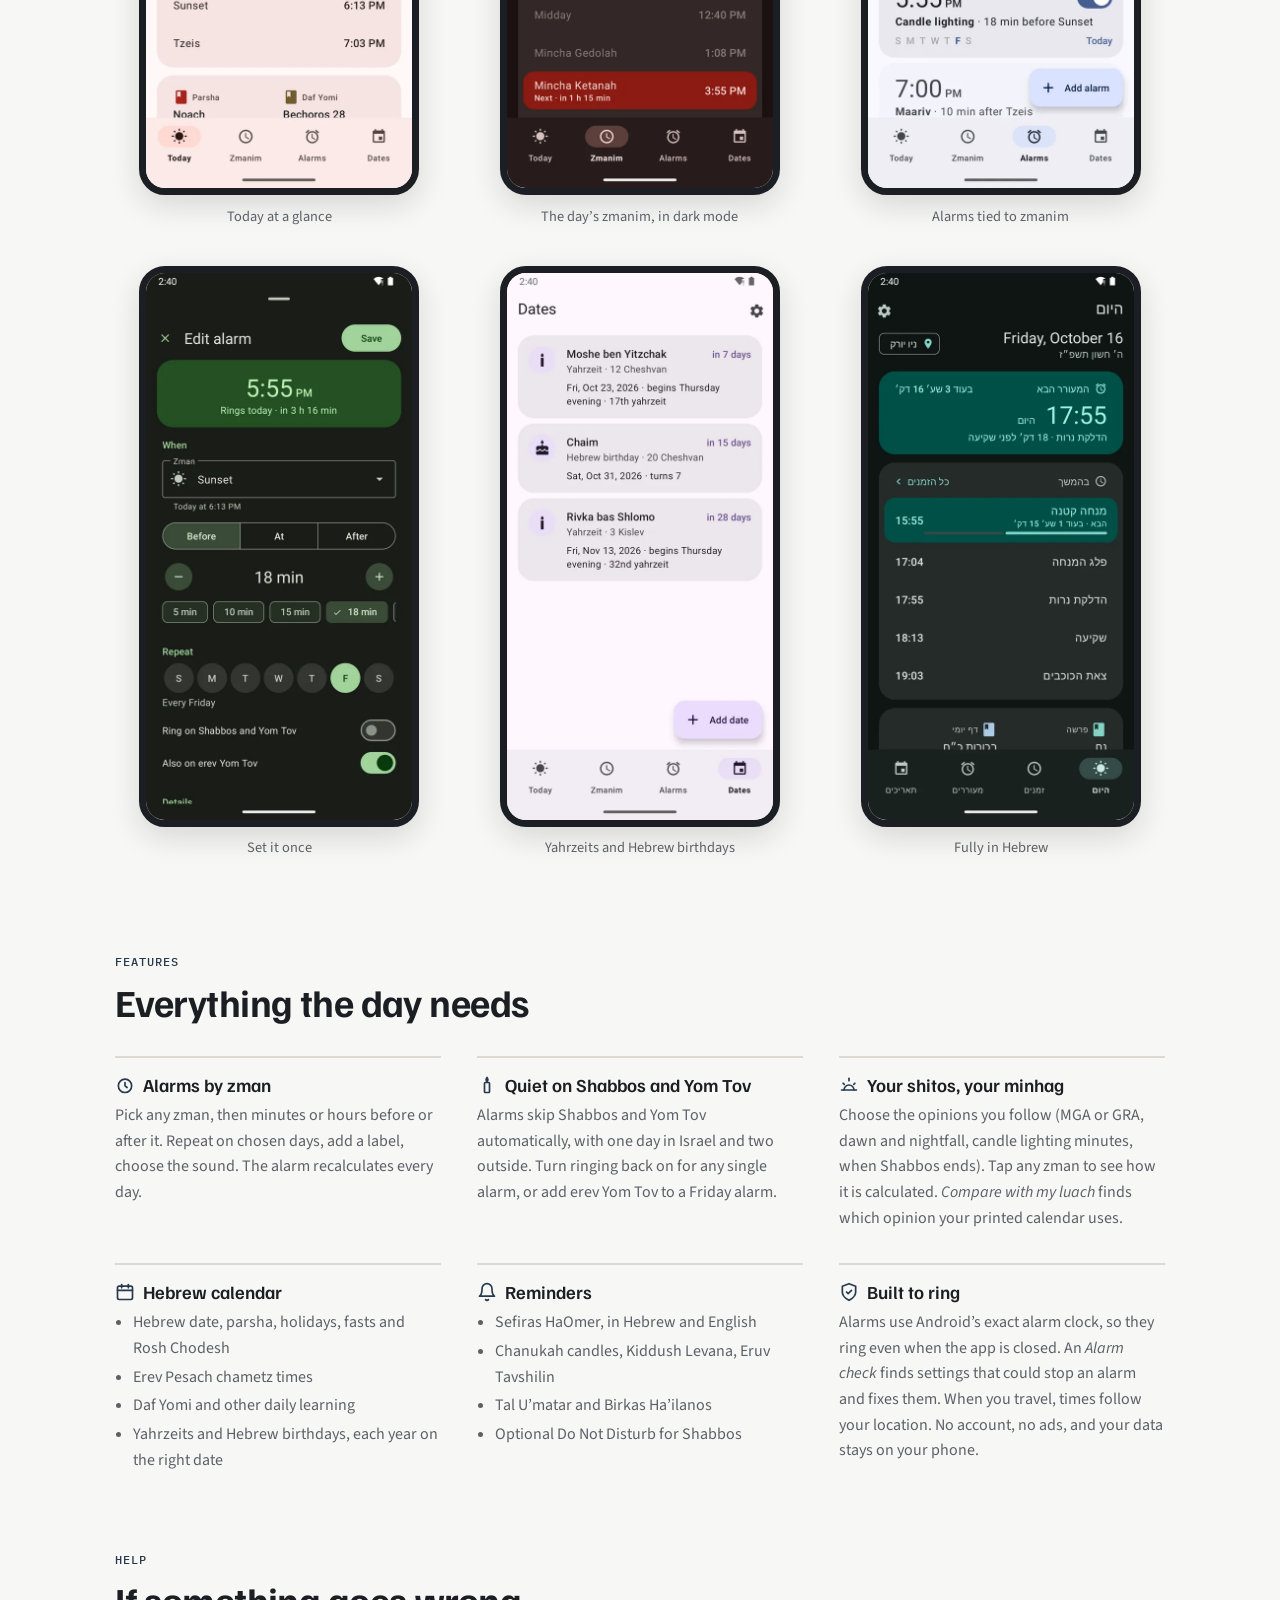
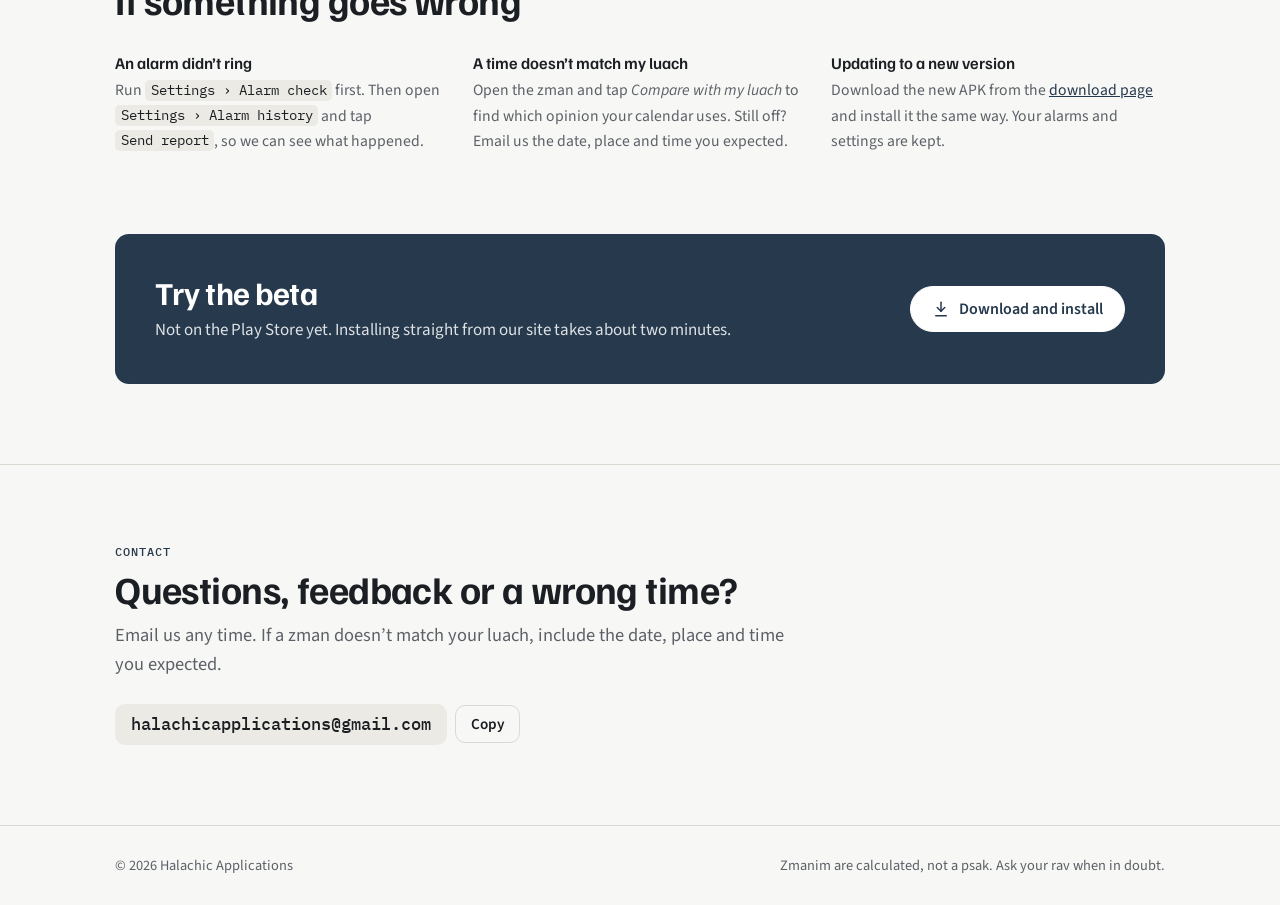
==== commit ae6794d1: "Alarm Clock 1.1.3 Co-Authored-By: Claude Opus 5.5 <noreply@anthropic.com>" ====
--- a/alarm-clock/index.html
+++ b/alarm-clock/index.html
@@ -45,7 +45,7 @@
       <div>
         <span class="eyebrow">Halachic Alarm Clock</span>
         <div class="chips">
-          <span class="chip live">Beta · version 1.1.2</span>
+          <span class="chip live">Beta · version 1.1.3</span>
           <span class="chip">Android 5.0 and up</span>
           <span class="chip">English · עברית</span>
         </div>
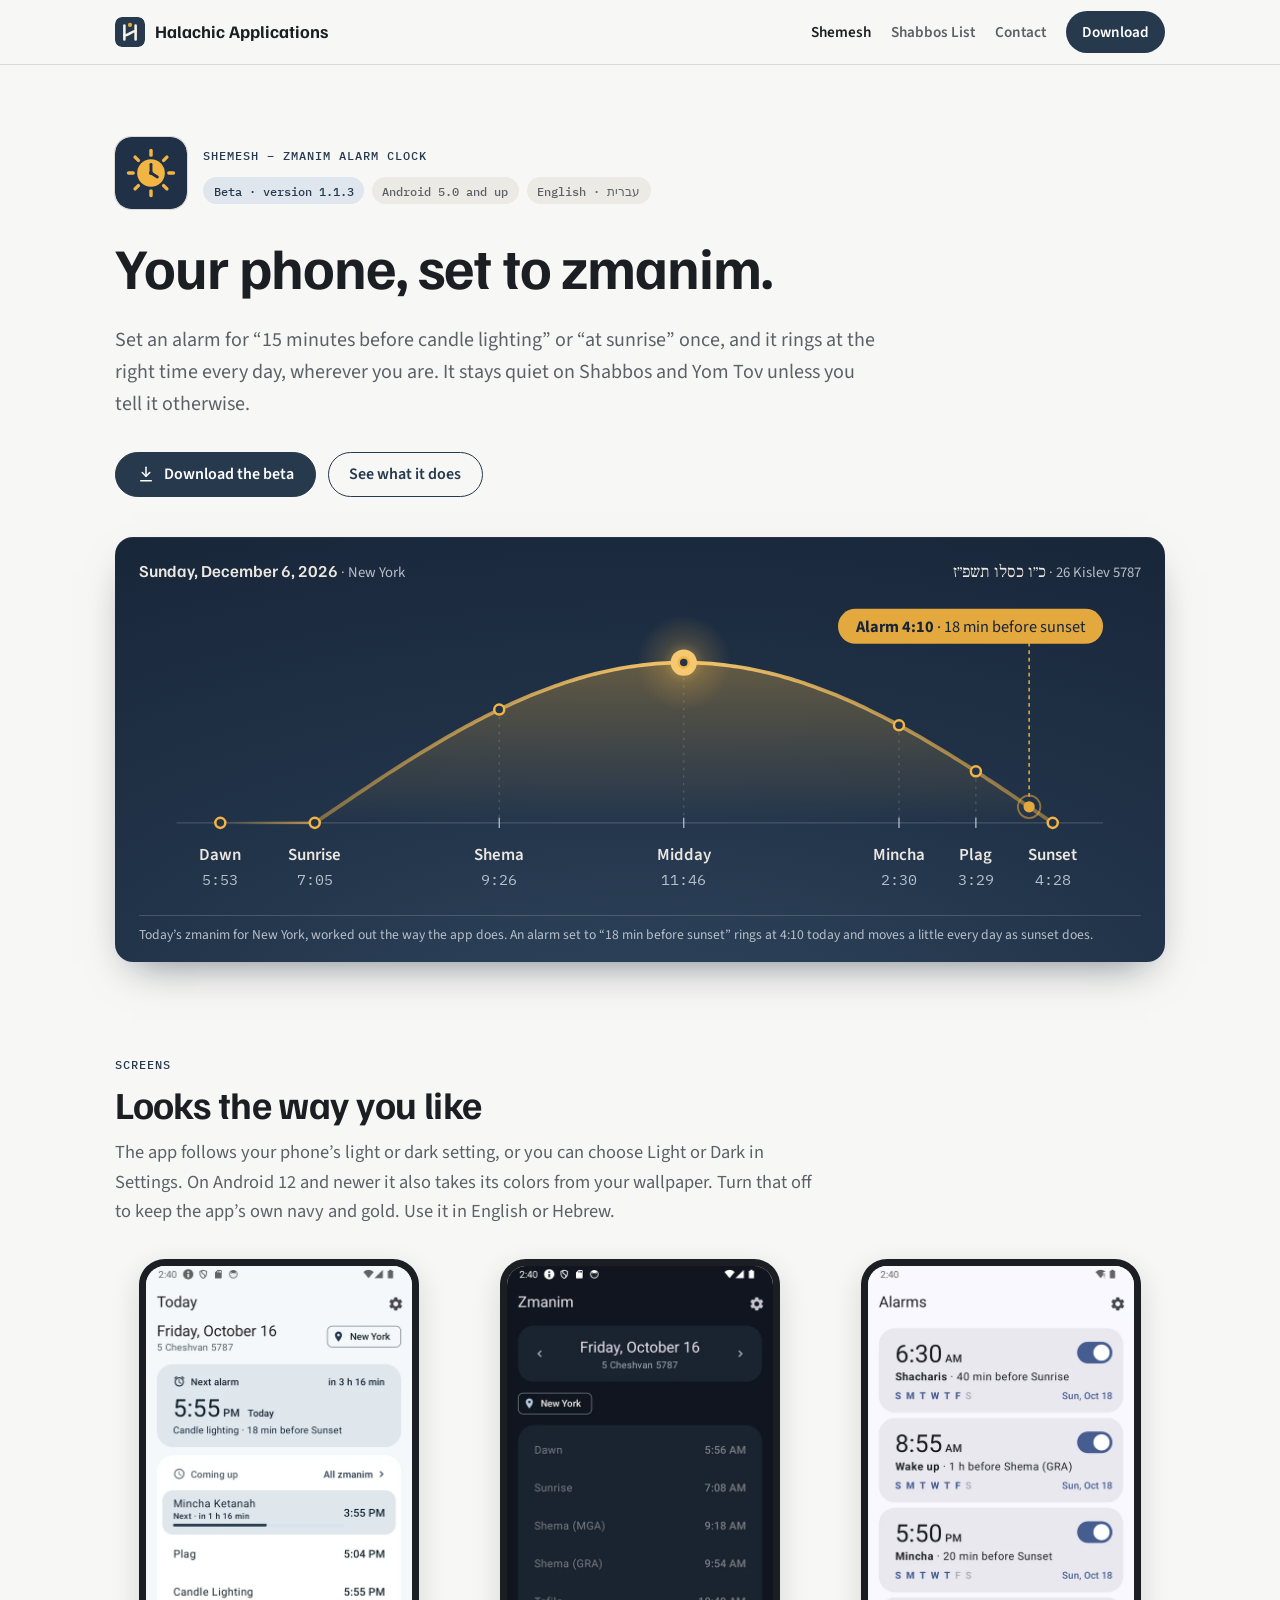
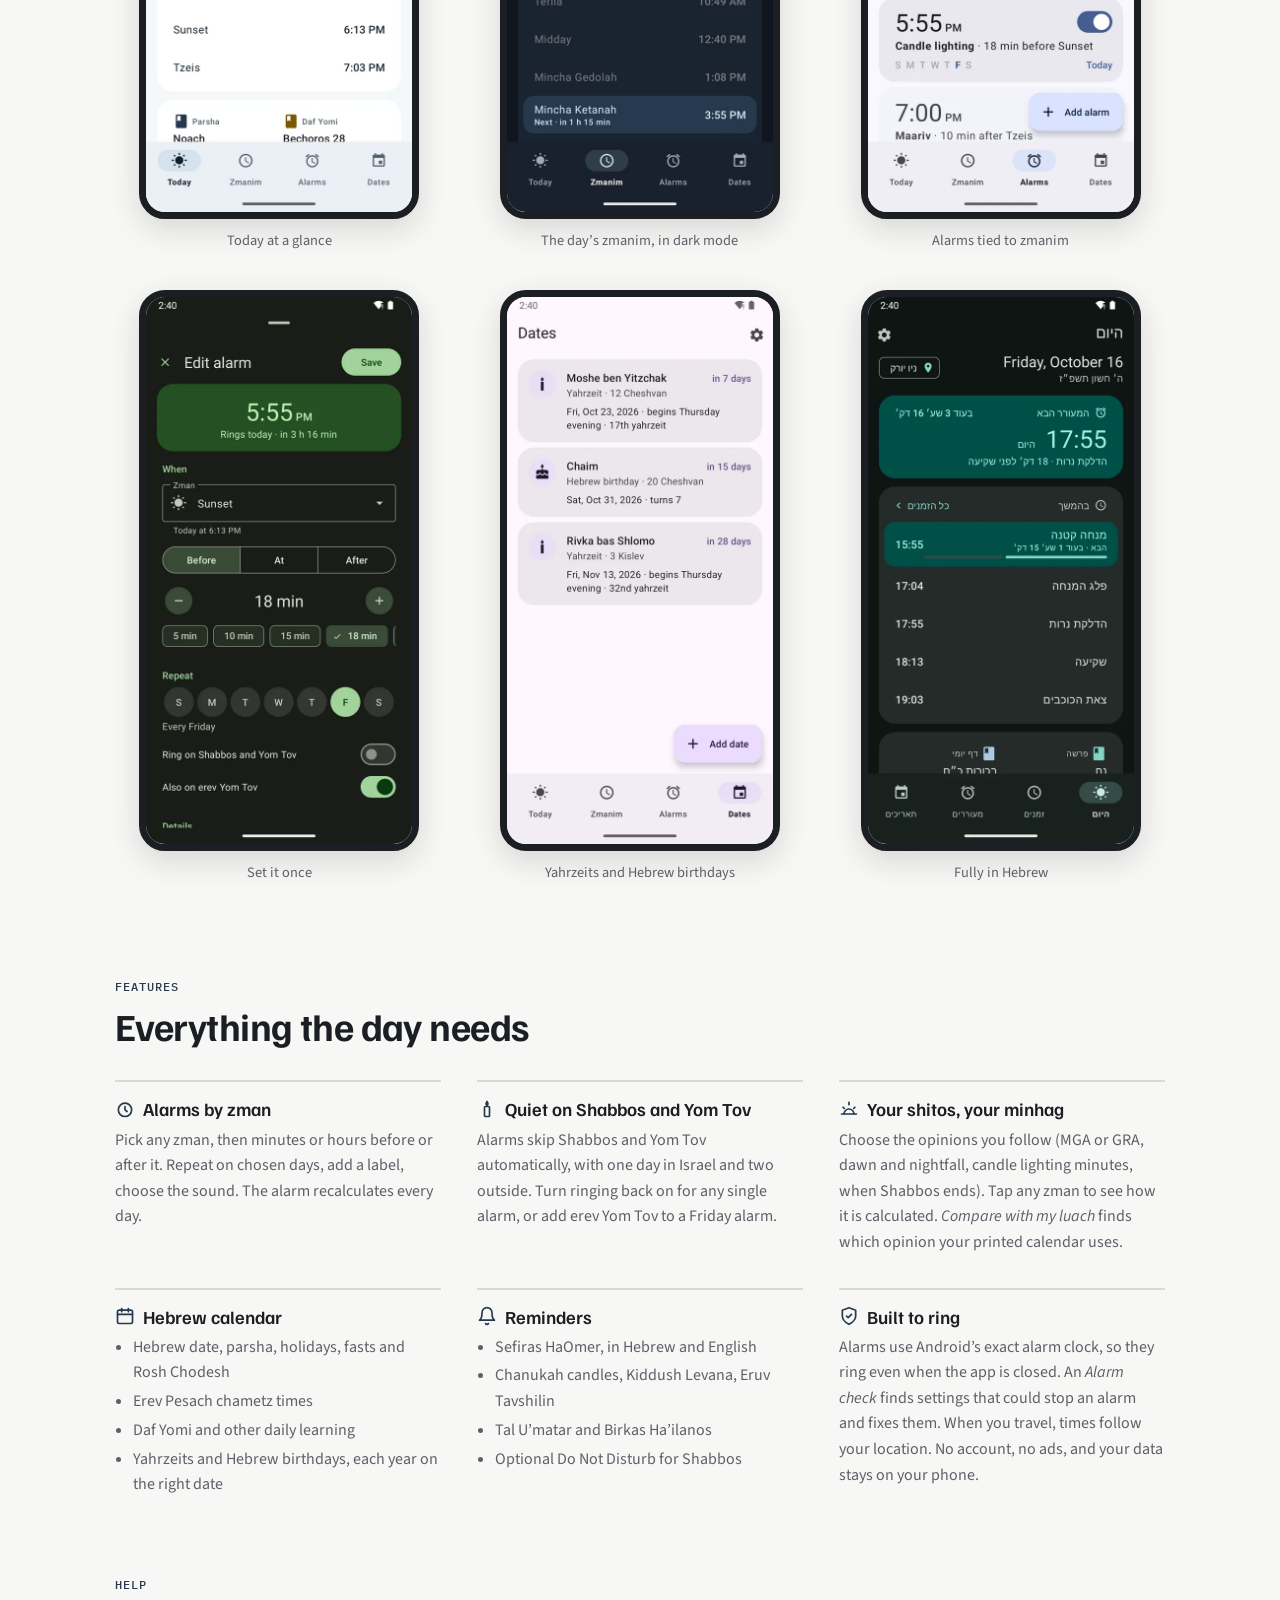
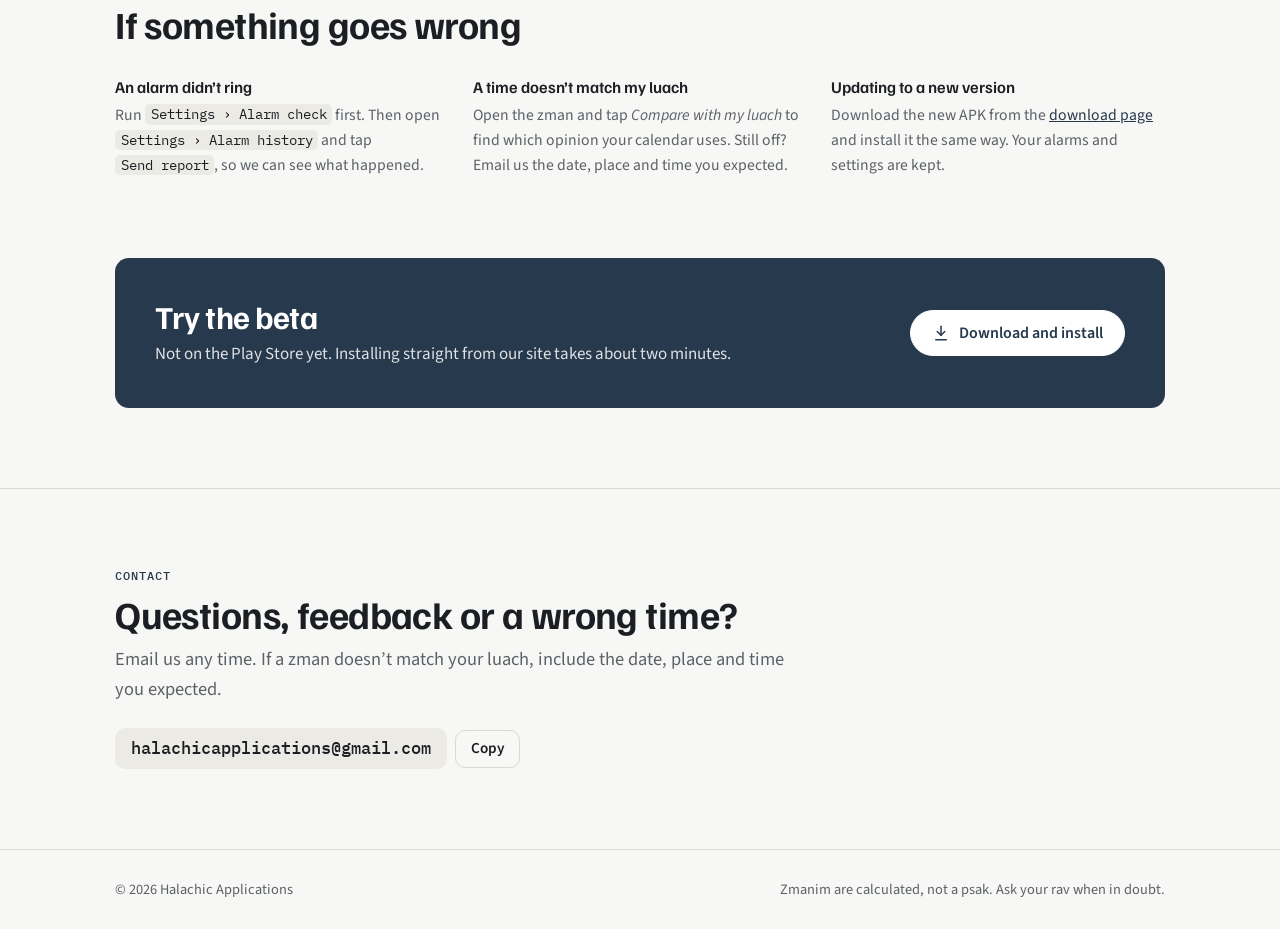
==== commit e93d16b5: "Alarm Clock is now Shemesh: new page URL, icon, gold accent, redesigned day arc - /alarm-clock/ move" ====
--- a/alarm-clock/index.html
+++ b/alarm-clock/index.html
@@ -2,203 +2,12 @@
 <html lang="en">
 <head>
 <meta charset="utf-8">
-<meta name="viewport" content="width=device-width, initial-scale=1, viewport-fit=cover">
-<title>Halachic Alarm Clock · Halachic Applications</title>
-<meta name="description" content="The Halachic Alarm Clock for Android sets alarms by zmanim, so they move with the sun. Quiet on Shabbos and Yom Tov, with your own shitos and minhag.">
-<meta property="og:title" content="Halachic Alarm Clock">
-<meta property="og:description" content="Alarms that move with the sun. Set it to a zman once; it rings at the right time every day and stays quiet on Shabbos and Yom Tov.">
-<meta property="og:image" content="https://halachicapplications.com/img/alarm-clock-og.png">
-<meta property="og:url" content="https://halachicapplications.com/alarm-clock/">
-<meta name="twitter:card" content="summary_large_image">
-<link rel="icon" href="../favicon.svg" type="image/svg+xml">
-<link rel="apple-touch-icon" href="../apple-touch-icon.png">
-<link rel="preconnect" href="https://fonts.googleapis.com">
-<link rel="preconnect" href="https://fonts.gstatic.com" crossorigin>
-<link rel="stylesheet" href="https://fonts.googleapis.com/css2?family=Familjen+Grotesk:wght@500;600;700&family=Source+Sans+3:ital,wght@0,400;0,600;1,400&family=IBM+Plex+Mono:wght@400;500&family=Frank+Ruhl+Libre:wght@500&display=swap">
-<link rel="stylesheet" href="../css/site.css">
+<!-- The Alarm Clock is now Shemesh; old links forward to its new page. -->
+<title>Shemesh · Halachic Applications</title>
+<link rel="canonical" href="https://halachicapplications.com/shemesh/">
+<meta name="robots" content="noindex">
+<meta http-equiv="refresh" content="0; url=/shemesh/">
+<script>location.replace("/shemesh/" + location.hash);</script>
 </head>
-<body>
-
-<header class="site-header">
-  <div class="wrap">
-    <a class="brand" href="../" aria-label="Halachic Applications home">
-      <img class="brand-mark" src="../img/logos/halachic-applications.svg" alt="" width="30" height="30">
-      Halachic Applications
-    </a>
-    <button class="menu-btn" type="button" id="menu-btn" aria-expanded="false" aria-controls="nav" aria-label="Menu">
-      <svg class="i-menu" viewBox="0 0 24 24" fill="none" stroke="currentColor" stroke-width="2" stroke-linecap="round" aria-hidden="true"><path d="M4 7h16"/><path d="M4 12h16"/><path d="M4 17h16"/></svg>
-      <svg class="i-close" viewBox="0 0 24 24" fill="none" stroke="currentColor" stroke-width="2" stroke-linecap="round" aria-hidden="true"><path d="M6 6l12 12"/><path d="M18 6 6 18"/></svg>
-    </button>
-    <nav class="nav" id="nav" aria-label="Main">
-      <a href="./" aria-current="page">Alarm Clock</a>
-      <a href="../shabbos-list/">Shabbos List</a>
-      <a href="#contact">Contact</a>
-      <a class="nav-cta" href="download/">Download</a>
-    </nav>
-  </div>
-</header>
-
-<main id="top">
-  <div class="wrap hero">
-    <div class="app-id big">
-      <img class="app-icon" src="../img/logos/alarm-clock.svg" alt="" width="72" height="72">
-      <div>
-        <span class="eyebrow">Halachic Alarm Clock</span>
-        <div class="chips">
-          <span class="chip live">Beta · version 1.1.3</span>
-          <span class="chip">Android 5.0 and up</span>
-          <span class="chip">English · עברית</span>
-        </div>
-      </div>
-    </div>
-    <h1>Your phone, set to zmanim.</h1>
-    <p class="lede">Set an alarm for “15 minutes before candle lighting” or “at sunrise” once, and it rings at the right time every day, wherever you are. It stays quiet on Shabbos and Yom Tov unless you tell it otherwise.</p>
-    <div class="actions">
-      <a class="btn btn-primary" href="download/">
-        <svg viewBox="0 0 24 24" fill="none" stroke="currentColor" stroke-width="2" stroke-linecap="round" stroke-linejoin="round" aria-hidden="true"><path d="M12 3v12"/><path d="m7 10 5 5 5-5"/><path d="M5 21h14"/></svg>
-        Download the beta
-      </a>
-      <a class="btn btn-ghost" href="#features">See what it does</a>
-    </div>
-
-    <figure class="dayarc" aria-labelledby="arc-cap">
-      <div class="dayarc-head">
-        <span><strong id="arc-date">Sunday, October 11, 2026</strong> · New York</span>
-        <span><span class="heb" lang="he" dir="rtl" id="arc-heb">ל׳ תשרי תשפ״ז</span> · <span id="arc-heb-en">30 Tishrei 5787 · Rosh Chodesh Cheshvan</span></span>
-      </div>
-      <svg class="arc-svg" id="arc" viewBox="0 0 800 250" role="img" aria-label="Today's zmanim in New York, with an alarm 18 minutes before sunset."></svg>
-      <ol class="arc-list" id="arc-list"></ol>
-      <figcaption class="arc-caption" id="arc-cap">Today’s zmanim for New York, worked out the way the app does. An alarm set to “18 min before sunset” rings at <span id="arc-alarm">6:03</span> today and moves a little every day as sunset does.</figcaption>
-    </figure>
-  </div>
-
-  <section id="screens">
-    <div class="wrap">
-      <div class="section-head">
-        <span class="eyebrow">Screens</span>
-        <h2>Looks the way you like</h2>
-        <p class="lede">The app follows your phone’s light or dark setting, or you can choose Light or Dark in Settings. On Android 12 and newer it also takes its colors from your wallpaper. Turn that off to keep the app’s own red. Use it in English or Hebrew.</p>
-      </div>
-      <div class="shots">
-        <figure class="shot"><img src="../img/today.webp" alt="Today screen in light mode: Friday's date and Hebrew date, the next alarm for candle lighting at 5:55 PM, and the zmanim coming up" loading="lazy" width="540" height="1110"><figcaption>Today at a glance</figcaption></figure>
-        <figure class="shot"><img src="../img/zmanim.webp" alt="Zmanim screen in dark mode listing dawn, sunrise, Shema (MGA and GRA), Tefila, midday and Mincha times" loading="lazy" width="540" height="1110"><figcaption>The day’s zmanim, in dark mode</figcaption></figure>
-        <figure class="shot"><img src="../img/alarms.webp" alt="Alarms screen in blue wallpaper colors: Shacharis, Wake up, Mincha and Candle lighting alarms, each tied to a zman" loading="lazy" width="540" height="1110"><figcaption>Alarms tied to zmanim</figcaption></figure>
-        <figure class="shot"><img src="../img/editor.webp" alt="Alarm editor in dark green: 18 minutes before sunset, every Friday, with switches for Shabbos and erev Yom Tov" loading="lazy" width="540" height="1110"><figcaption>Set it once</figcaption></figure>
-        <figure class="shot"><img src="../img/dates.webp" alt="Dates screen in purple: two yahrzeits and a Hebrew birthday, with the civil date each falls on this year" loading="lazy" width="540" height="1110"><figcaption>Yahrzeits and Hebrew birthdays</figcaption></figure>
-        <figure class="shot"><img src="../img/hebrew.webp" alt="Today screen in Hebrew, dark teal: the next alarm and the zmanim coming up" loading="lazy" width="540" height="1110"><figcaption>Fully in Hebrew</figcaption></figure>
-      </div>
-      <p class="swipe-hint" aria-hidden="true">Swipe for more screens →</p>
-    </div>
-  </section>
-
-  <section id="features" style="padding-top:0">
-    <div class="wrap">
-      <div class="section-head">
-        <span class="eyebrow">Features</span>
-        <h2>Everything the day needs</h2>
-      </div>
-      <div class="features">
-        <div class="feature">
-          <h3><svg viewBox="0 0 24 24" fill="none" stroke="currentColor" stroke-width="2" stroke-linecap="round" stroke-linejoin="round" aria-hidden="true"><circle cx="12" cy="13" r="8"/><path d="M12 9v4l2.5 2"/></svg>Alarms by zman</h3>
-          <p>Pick any zman, then minutes or hours before or after it. Repeat on chosen days, add a label, choose the sound. The alarm recalculates every day.</p>
-        </div>
-        <div class="feature">
-          <h3><svg viewBox="0 0 24 24" fill="none" stroke="currentColor" stroke-width="2" stroke-linecap="round" stroke-linejoin="round" aria-hidden="true"><path d="M12 3c-1.5 2-1.5 3.5 0 5 1.5-1.5 1.5-3 0-5Z"/><rect x="9" y="9" width="6" height="12" rx="1"/></svg>Quiet on Shabbos and Yom Tov</h3>
-          <p>Alarms skip Shabbos and Yom Tov automatically, with one day in Israel and two outside. Turn ringing back on for any single alarm, or add erev Yom Tov to a Friday alarm.</p>
-        </div>
-        <div class="feature">
-          <h3><svg viewBox="0 0 24 24" fill="none" stroke="currentColor" stroke-width="2" stroke-linecap="round" stroke-linejoin="round" aria-hidden="true"><path d="M3 18h18"/><path d="M6 18a6 6 0 0 1 12 0"/><path d="M12 4v3"/><path d="m4.9 9.9 1.4 1.4"/><path d="m19.1 9.9-1.4 1.4"/></svg>Your shitos, your minhag</h3>
-          <p>Choose the opinions you follow (MGA or GRA, dawn and nightfall, candle lighting minutes, when Shabbos ends). Tap any zman to see how it is calculated. <em>Compare with my luach</em> finds which opinion your printed calendar uses.</p>
-        </div>
-        <div class="feature">
-          <h3><svg viewBox="0 0 24 24" fill="none" stroke="currentColor" stroke-width="2" stroke-linecap="round" stroke-linejoin="round" aria-hidden="true"><rect x="3" y="5" width="18" height="16" rx="2"/><path d="M3 10h18"/><path d="M8 3v4"/><path d="M16 3v4"/></svg>Hebrew calendar</h3>
-          <ul>
-            <li>Hebrew date, parsha, holidays, fasts and Rosh Chodesh</li>
-            <li>Erev Pesach chametz times</li>
-            <li>Daf Yomi and other daily learning</li>
-            <li>Yahrzeits and Hebrew birthdays, each year on the right date</li>
-          </ul>
-        </div>
-        <div class="feature">
-          <h3><svg viewBox="0 0 24 24" fill="none" stroke="currentColor" stroke-width="2" stroke-linecap="round" stroke-linejoin="round" aria-hidden="true"><path d="M6 8a6 6 0 0 1 12 0c0 7 3 9 3 9H3s3-2 3-9"/><path d="M10.3 21a1.94 1.94 0 0 0 3.4 0"/></svg>Reminders</h3>
-          <ul>
-            <li>Sefiras HaOmer, in Hebrew and English</li>
-            <li>Chanukah candles, Kiddush Levana, Eruv Tavshilin</li>
-            <li>Tal U’matar and Birkas Ha’ilanos</li>
-            <li>Optional Do Not Disturb for Shabbos</li>
-          </ul>
-        </div>
-        <div class="feature">
-          <h3><svg viewBox="0 0 24 24" fill="none" stroke="currentColor" stroke-width="2" stroke-linecap="round" stroke-linejoin="round" aria-hidden="true"><path d="M12 22s8-4 8-10V5l-8-3-8 3v7c0 6 8 10 8 10"/><path d="m9 12 2 2 4-4"/></svg>Built to ring</h3>
-          <p>Alarms use Android’s exact alarm clock, so they ring even when the app is closed. An <em>Alarm check</em> finds settings that could stop an alarm and fixes them. When you travel, times follow your location. No account, no ads, and your data stays on your phone.</p>
-        </div>
-      </div>
-    </div>
-  </section>
-
-  <section id="help" style="padding-top:0">
-    <div class="wrap">
-      <div class="section-head">
-        <span class="eyebrow">Help</span>
-        <h2>If something goes wrong</h2>
-      </div>
-      <div class="help">
-        <div>
-          <h3>An alarm didn’t ring</h3>
-          <p>Run <span class="ui">Settings › Alarm check</span> first. Then open <span class="ui">Settings › Alarm history</span> and tap <span class="ui">Send report</span>, so we can see what happened.</p>
-        </div>
-        <div>
-          <h3>A time doesn’t match my luach</h3>
-          <p>Open the zman and tap <em>Compare with my luach</em> to find which opinion your calendar uses. Still off? Email us the date, place and time you expected.</p>
-        </div>
-        <div>
-          <h3>Updating to a new version</h3>
-          <p>Download the new APK from the <a href="download/">download page</a> and install it the same way. Your alarms and settings are kept.</p>
-        </div>
-      </div>
-    </div>
-  </section>
-
-  <section style="padding-top:0">
-    <div class="wrap">
-      <div class="cta-band">
-        <div>
-          <h2>Try the beta</h2>
-          <p>Not on the Play Store yet. Installing straight from our site takes about two minutes.</p>
-        </div>
-        <a class="btn" href="download/">
-          <svg viewBox="0 0 24 24" fill="none" stroke="currentColor" stroke-width="2" stroke-linecap="round" stroke-linejoin="round" aria-hidden="true"><path d="M12 3v12"/><path d="m7 10 5 5 5-5"/><path d="M5 21h14"/></svg>
-          Download and install
-        </a>
-      </div>
-    </div>
-  </section>
-
-  <hr class="rule">
-
-  <section id="contact">
-    <div class="wrap contact">
-      <div>
-        <span class="eyebrow">Contact</span>
-        <h2>Questions, feedback or a wrong time?</h2>
-        <p class="lede">Email us any time. If a zman doesn’t match your luach, include the date, place and time you expected.</p>
-      </div>
-      <div class="email-row">
-        <a class="email" href="mailto:halachicapplications@gmail.com" id="email">halachicapplications@gmail.com</a>
-        <button class="copy" type="button" data-copy="email">Copy</button>
-      </div>
-    </div>
-  </section>
-</main>
-
-<footer>
-  <div class="wrap">
-    <span>© 2026 Halachic Applications</span>
-    <span>Zmanim are calculated, not a psak. Ask your rav when in doubt.</span>
-  </div>
-</footer>
-
-<script src="../js/site.js"></script>
-<script src="../js/dayarc.js"></script>
-</body>
+<body><p>This page has moved to <a href="/shemesh/">Shemesh</a>.</p></body>
 </html>
